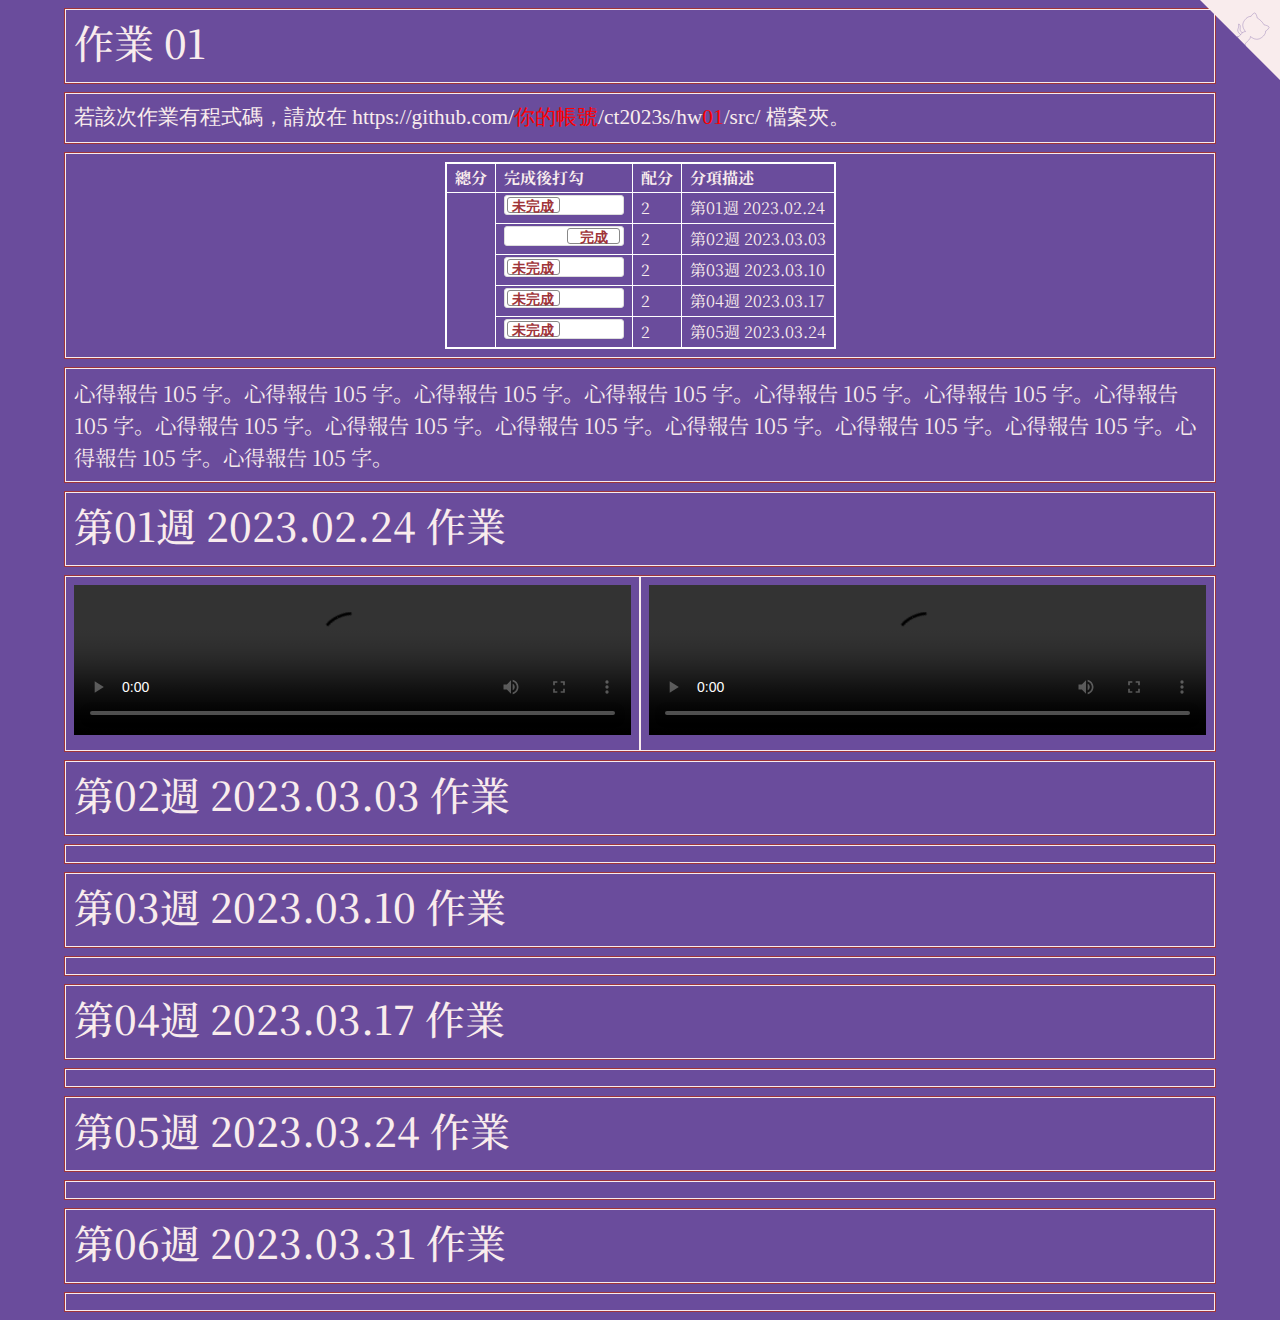
==== hw01/index.html @ 8b013c96 "Add files via upload" ====
<!doctype html>
<html lang="zh-Hant-TW">
<head>
<!-- Required meta tags -->
<meta charset="utf-8">
<meta name="viewport" content="width=device-width, initial-scale=1">

<!-- D3, jquery -->
<script src="https://d3js.org/d3.v3.min.js" charset="utf-8"></script>
<script src="https://code.jquery.com/jquery-3.6.0.min.js" charset="utf-8"></script>

<!-- Bootstrap CSS -->
<link href="https://cdn.jsdelivr.net/npm/bootstrap@5.1.1/dist/css/bootstrap.min.css" rel="stylesheet">
<script src="https://cdn.jsdelivr.net/npm/bootstrap@5.1.1/dist/js/bootstrap.bundle.min.js"></script>

<title>作品集 Portfolio</title>
<style type="text/css">
  @import url('https://fonts.googleapis.com/css2?family=Noto+Serif+JP:wght@200&display=swap');

  table {
  border-collapse: collapse;
  border: 2px solid white; /* rgba(217,140,144,1) */
  font-size:  12pt;
  margin-left: auto;
  margin-right: auto;
  }

  td,
  th {
  border: 1px solid white;
  padding: 2px 8px;
  }

  .flipswitch
  {
      position: relative;
      background: white;
      width: 120px;
      height: 20px;
      -webkit-appearance: initial;
      border-radius: 3px;
      -webkit-tap-highlight-color: rgba(0, 0, 0, 0);
      outline:none;
      font-size: 14px;
      font-family: Trebuchet, Arial, sans-serif;
      font-weight: bold;
      cursor:pointer;
      border:1px solid #ddd;
  }
  .flipswitch:after
  {
      position:absolute;
      top:5%;
      display:block; 
      line-height:16px;
      width:45%;
      height:90%;
      background:#fff;
      box-sizing:border-box;
      text-align:center;
      transition: all 0.3s ease-in 0s; 
      color:rgba(159,53,58,1);
      border:#888 1px solid;
      border-radius:3px;
  }
  .flipswitch:after
  {
      left:2%;
      content: "未完成";
  }
  .flipswitch:checked:after
  {
      left:53%;
      content: "完成";
  }

  body {
    background-color: rgb(106, 76, 156); /* #6A4C9C */
    color: rgb(106, 76, 156);
    font-family: 'Noto Serif JP', serif;
  }

  .container-fluid {
    width:  90%;
  }

  .hw12 {
    border: 1px solid rgb(159, 53, 58);
    margin-top: 8px;
    margin-bottom: 8px;
  }

  .twenty {
    border: 1px solid #f9eced;
    color: #f9eced;
    padding: 8px;
    font-size: 16pt;
  }

  .twenty:hover {
      box-shadow: 0 0 5px 3px #f9eced;
      color: cyan; 
      text-shadow: 0 0 6px #FFFFFF, 0 0 6px #000000;
  }

  @font-face {
    font-family:'cjkFonts';
    src: url(cjkFonts_allseto_v1.11.woff2) format('woff2');
    /* https://cloudconvert.com/ttf-to-woff2 */
  }
  
  .cjkFonts {
    font-family: 'cjkFonts';
  }

  .github-corner:hover 
  .octo-arm {
    animation: octocat-wave 560ms ease-in-out
  }
  @keyframes octocat-wave {
    0%,100% {
      transform:rotate(0)
    }
    20%,60% {
      transform:rotate(-25deg)
    }
    40%,80% {
      transform:rotate(10deg)
    }
  }
  @media (max-width:500px) {
    .github-corner:hover 
    .octo-arm {
      animation:none
    }

    .github-corner 
    .octo-arm {
      animation: octocat-wave 560ms ease-in-out
    }
  }

  /* 波浪 */
  a {
    color:yellow;
    text-decoration: none; 
    background: url("data:image/svg+xml,%3Csvg xmlns='http://www.w3.org/2000/svg' viewBox='0 0 20 4'%3E%3Cpath fill='none' stroke='%23fff' d='M0 3.5c5 0 5-3 10-3s5 3 10 3 5-3 10-3 5 3 10 3'/%3E%3C/svg%3E") repeat-x 0 100%; 
    background-size:20px auto; 
    animation: waveMove 1s infinite linear;
  }

  a:hover {
    color:#f30;
    text-decoration: none;
    background: none;
    animation: none;
    text-decoration: underline;
    padding:2px 0;
  }
  @keyframes waveMove {
    from { background-position:0 100%; }
    to { background-position:20px 100%; }
  }
  /* 波浪 */
</style>
</head>
<body>
<!-- https://alexlenail.me/NN-SVG/about.html -->
<a href="https://github.com/你的帳號/ct2023s/" class="github-corner" aria-label="View source on Github">
  <svg width="80" height="80" viewBox="0 0 250 250" style="fill:#f9eced; color:#fff; position: absolute; top: 0; border: 0; right: 0;" aria-hidden="true">
    <path d="M0,0 L115,115 L130,115 L142,142 L250,250 L250,0 Z"></path>
    <path d="M128.3,109.0 C113.8,99.7 119.0,89.6 119.0,89.6 C122.0,82.7 120.5,78.6 120.5,78.6 C119.2,72.0 123.4,76.3 123.4,76.3 C127.3,80.9 125.5,87.3 125.5,87.3 C122.9,97.6 130.6,101.9 134.4,103.2" fill="#f9eced" stroke="#6A4C9C" style="transform-origin: 130px 106px;" class="octo-arm"></path>
    <path d="M115.0,115.0 C114.9,115.1 118.7,116.5 119.8,115.4 L133.7,101.6 C136.9,99.2 139.9,98.4 142.2,98.6 C133.8,88.0 127.5,74.4 143.8,58.0 C148.5,53.4 154.0,51.2 159.7,51.0 C160.3,49.4 163.2,43.6 171.4,40.1 C171.4,40.1 176.1,42.5 178.8,56.2 C183.1,58.6 187.2,61.8 190.9,65.4 C194.5,69.0 197.7,73.2 200.1,77.6 C213.8,80.2 216.3,84.9 216.3,84.9 C212.7,93.1 206.9,96.0 205.4,96.6 C205.1,102.4 203.0,107.8 198.3,112.5 C181.9,128.9 168.3,122.5 157.7,114.1 C157.9,116.9 156.7,120.9 152.7,124.9 L141.0,136.5 C139.8,137.7 141.6,141.9 141.8,141.8 Z" fill="#f9eced" stroke="#6A4C9C" class="octo-body"></path>
  </svg>
</a>


<div class="container-fluid">

  <!-- ------------------------------------------------>
  <div class="row hw12">
    <div class="col-md-12 twenty">
      <h1>作業 01</h1>
    </div>
  </div>

  <!-- ------------------------------------------------>
  <div class="row hw12">
    <div class="col-md-12 twenty cjkFonts">
      若該次作業有程式碼，請放在 https://github.com/<span style="color:red;">你的帳號</span>/ct2023s/hw<span style="color:red;">01</span>/src/ 檔案夾。
    </div>
  </div>

  <!-- ------------------------------------------------>
  <div class="row hw12">
    <div class="col-md-12 twenty">
      <table>
        <tr>
          <th>總分</th>
          <th>完成後打勾</th>
          <th>配分</th>
          <th>分項描述</th>
        </tr>
        <tr>
          <td rowspan="7" id="myTotal"></td>
          <td><input type="checkbox" class="flipswitch" id="myCheckbox1"></td>
          <td id='m1'>2</td>
          <td>第01週 2023.02.24</td>
        </tr>
        <tr>
          <td><input type="checkbox" class="flipswitch" id="myCheckbox2" checked></td>
          <td id='m2'>2</td>
          <td>第02週 2023.03.03</td>
        </tr>
        <tr>
          <td><input type="checkbox" class="flipswitch" id="myCheckbox3"></td>
          <td id='m3'>2</td>
          <td>第03週 2023.03.10</td>
        </tr>
        <tr>
          <td><input type="checkbox" class="flipswitch" id="myCheckbox4"></td>
          <td id='m4'>2</td>
          <td>第04週 2023.03.17</td>
        </tr>
        <tr>
          <td><input type="checkbox" class="flipswitch" id="myCheckbox5"></td>
          <td id='m5'>2</td>
          <td>第05週 2023.03.24</td>
        </tr>
      </table>
    </div>
  </div>

  <!-- ------------------------------------------------>
  <div class="row hw12">
    <div class="col-md-12 twenty">
      心得報告 105 字。心得報告 105 字。心得報告 105 字。心得報告 105 字。心得報告 105 字。心得報告 105 字。心得報告 105 字。心得報告 105 字。心得報告 105 字。心得報告 105 字。心得報告 105 字。心得報告 105 字。心得報告 105 字。心得報告 105 字。心得報告 105 字。
    </div>
  </div>

  <!-- ------------------------------------------------>
  <div class="row hw12">
    <div class="col-md-12 twenty">
      <h1>第01週 2023.02.24 作業</h1>
    </div>
  </div>

  <!-- ------------------------------------------------>
  <div class="row hw12">
    <div class="col-md-6 twenty">
      <video id="video1" style="width:100%;max-width:100%;" controls="">
        <source src="https://www.w3schools.com/html/mov_bbb.mp4" type="video/mp4">
      </video>
    </div>
    <div class="col-md-6 twenty">
      <video id="video1" style="width:100%;max-width:100%;" controls="">
        <source src="https://www.w3schools.com/html/mov_bbb.mp4" type="video/mp4">
      </video>
    </div>
  </div>


  <!-- ------------------------------------------------>
  <div class="row hw12">
    <div class="col-md-12 twenty">
      <h1>第02週 2023.03.03 作業</h1>
    </div>
  </div>

  <!-- ------------------------------------------------>
  <div class="row hw12">
    <div class="col-md-12 twenty">
      
    </div>
  </div>



  <!-- ------------------------------------------------>
  <div class="row hw12">
    <div class="col-md-12 twenty">
      <h1>第03週 2023.03.10 作業</h1>
    </div>
  </div>

  <!-- ------------------------------------------------>
  <div class="row hw12">
    <div class="col-md-12 twenty">
      
    </div>
  </div>



  <!-- ------------------------------------------------>
  <div class="row hw12">
    <div class="col-md-12 twenty">
      <h1>第04週 2023.03.17 作業</h1>
    </div>
  </div>

  <!-- ------------------------------------------------>
  <div class="row hw12">
    <div class="col-md-12 twenty">
      
    </div>
  </div>



  <!-- ------------------------------------------------>
  <div class="row hw12">
    <div class="col-md-12 twenty">
      <h1>第05週 2023.03.24 作業</h1>
    </div>
  </div>

  <!-- ------------------------------------------------>
  <div class="row hw12">
    <div class="col-md-12 twenty">
      
    </div>
  </div>



  <!-- ------------------------------------------------>
  <div class="row hw12">
    <div class="col-md-12 twenty">
      <h1>第06週 2023.03.31 作業</h1>
    </div>
  </div>

  <!-- ------------------------------------------------>
  <div class="row hw12">
    <div class="col-md-12 twenty">
      
    </div>
  </div>


  <!-- ------------------------------------------------>

  <!-- ------------------------------------------------>


<script>
  $(function() {
    var f = function() {
      $(this).next().text($(this).is(':checked') ? '做完' : '未做完');
    };
    $('input').change(f).trigger('change');
  });

  d3.select("#myCheckbox1").on("change",update);
  d3.select("#myCheckbox2").on("change",update);
  d3.select("#myCheckbox3").on("change",update);
  d3.select("#myCheckbox4").on("change",update);
  d3.select("#myCheckbox5").on("change",update);
  d3.select("#myCheckbox6").on("change",update);
  d3.select("#myCheckbox7").on("change",update);

  update();
  
  function update(){

    var score = 0;

    if (d3.select("#myCheckbox1").property("checked")){
      score += parseInt(d3.select('#m1').html());
    }

    if (d3.select("#myCheckbox2").property("checked")){
      score += parseInt(d3.select('#m2').html());   
    }

    if (d3.select("#myCheckbox3").property("checked")){
      score += parseInt(d3.select('#m3').html());   
    }

    if (d3.select("#myCheckbox4").property("checked")){
      score += parseInt(d3.select('#m4').html());   
    }

    if (d3.select("#myCheckbox5").property("checked")){
      score += parseInt(d3.select('#m5').html());   
    }


    d3.select("#myTotal").html(score);    
  }
</script>

</body>
</html>
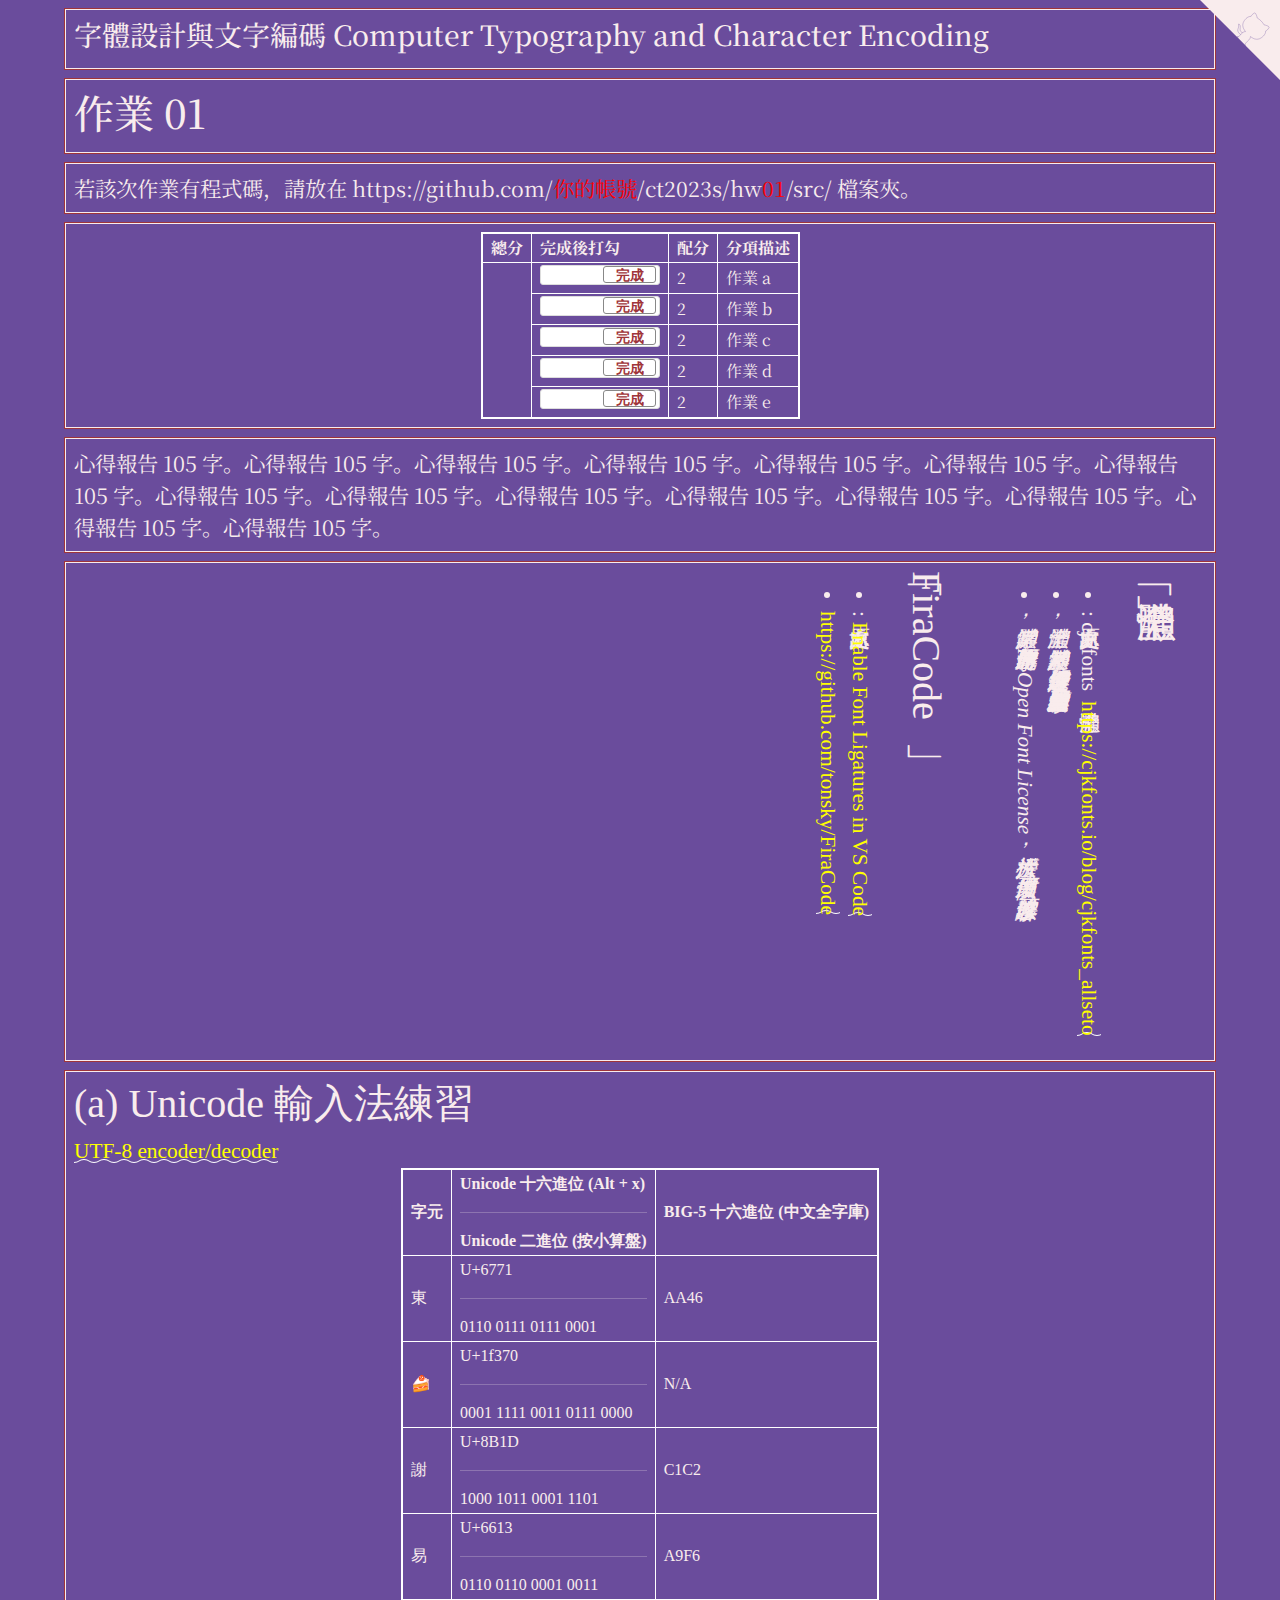
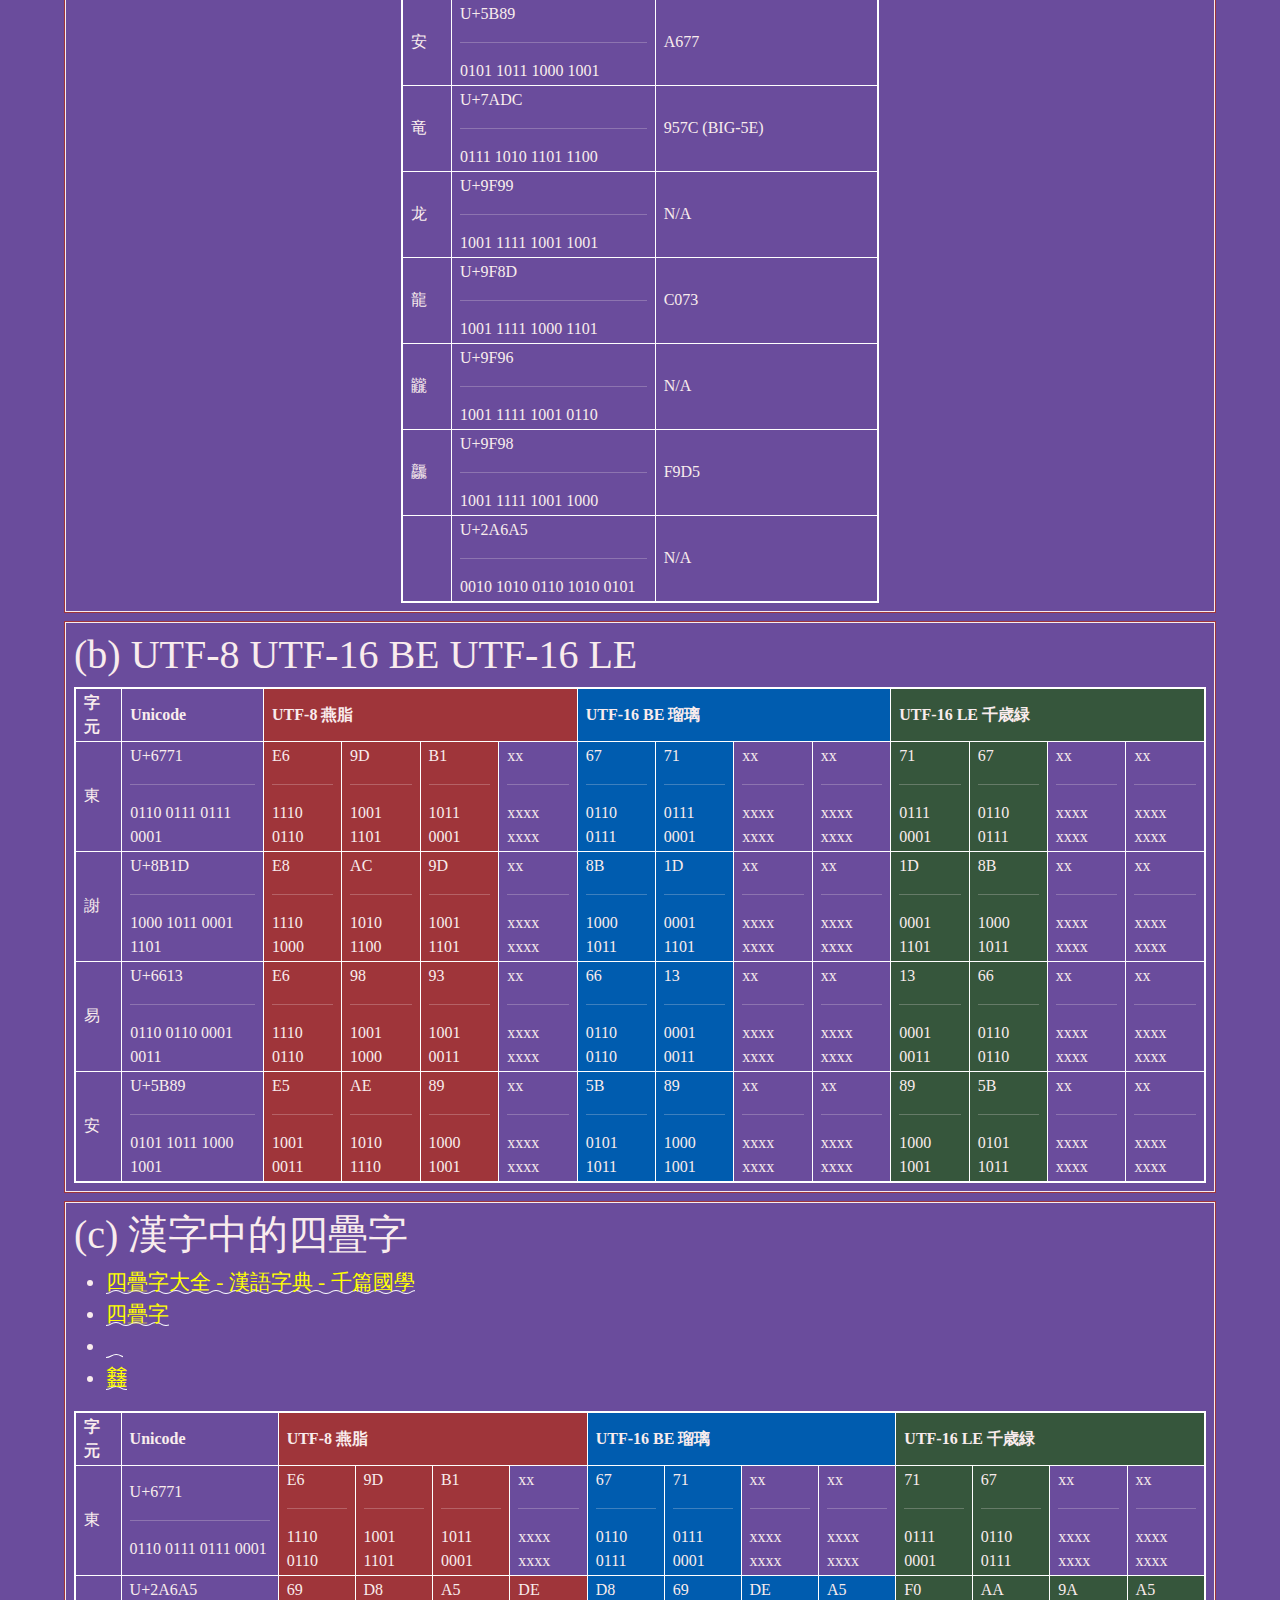
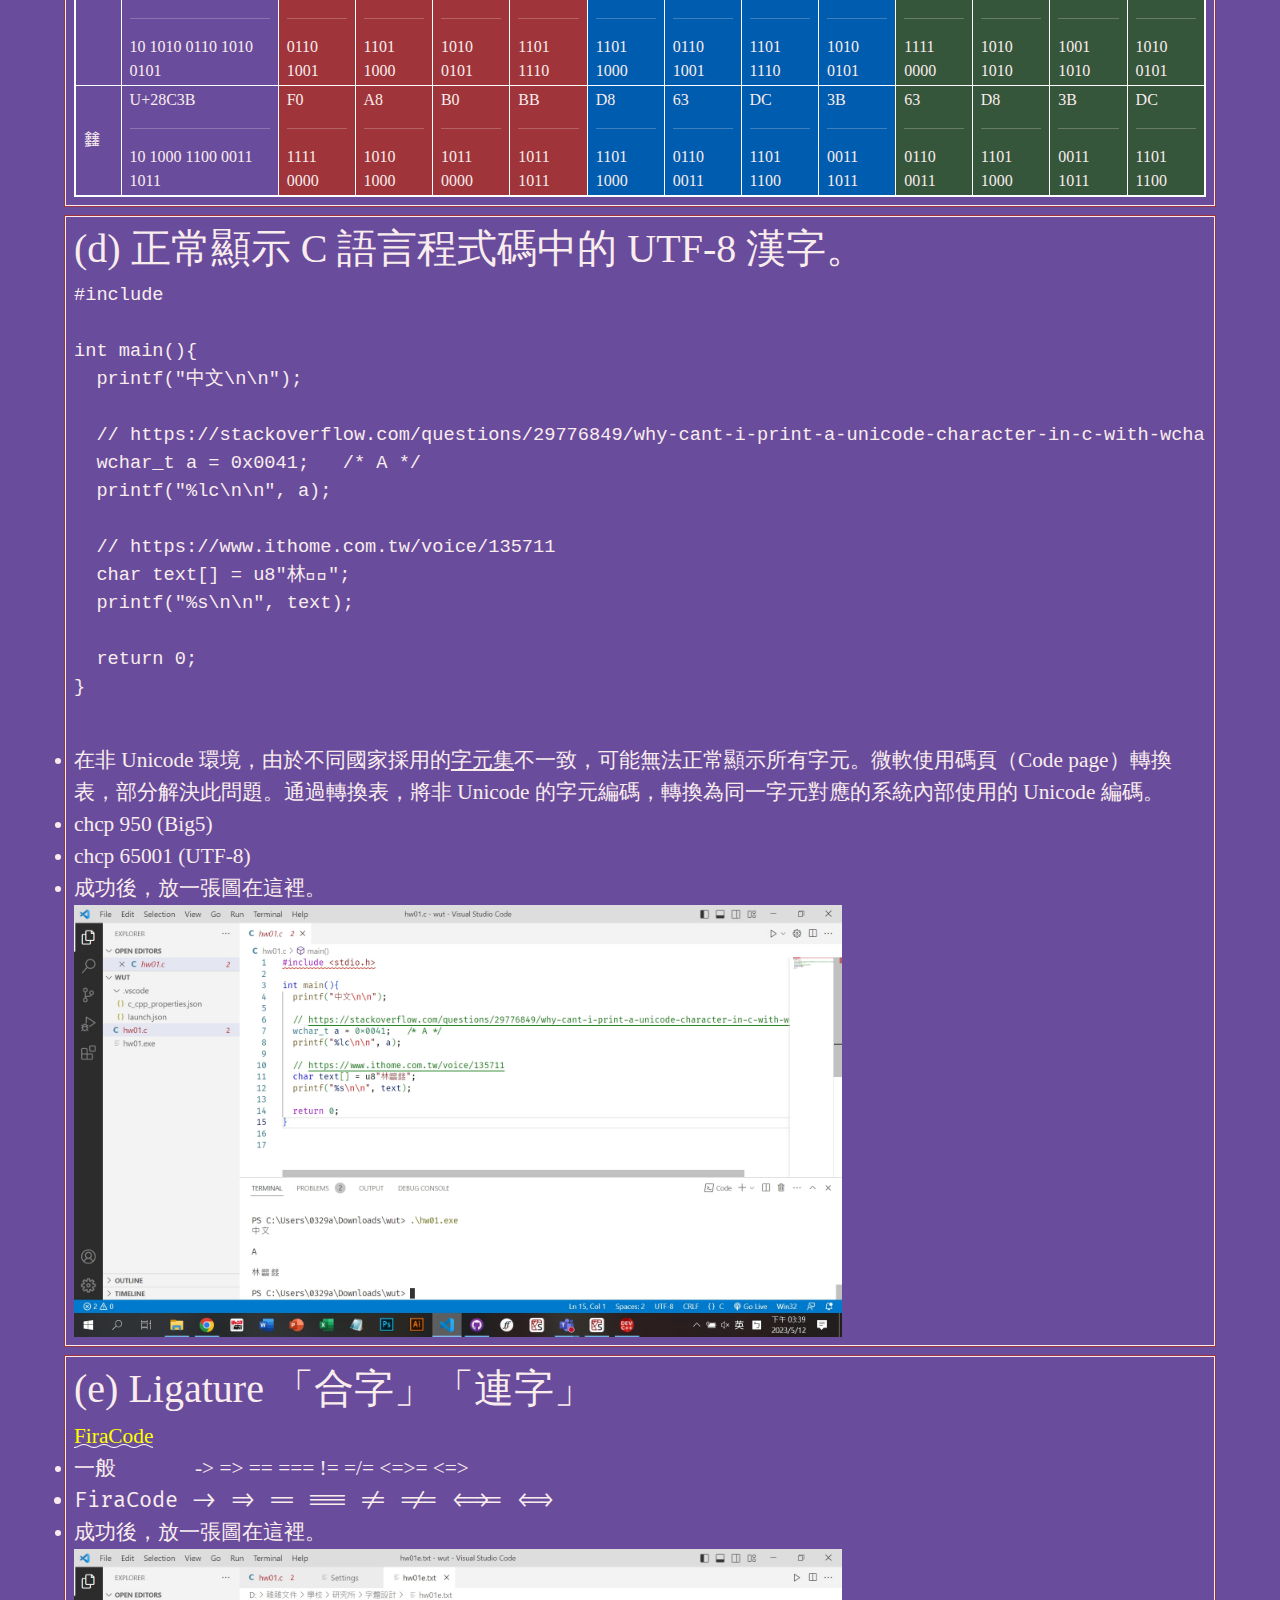
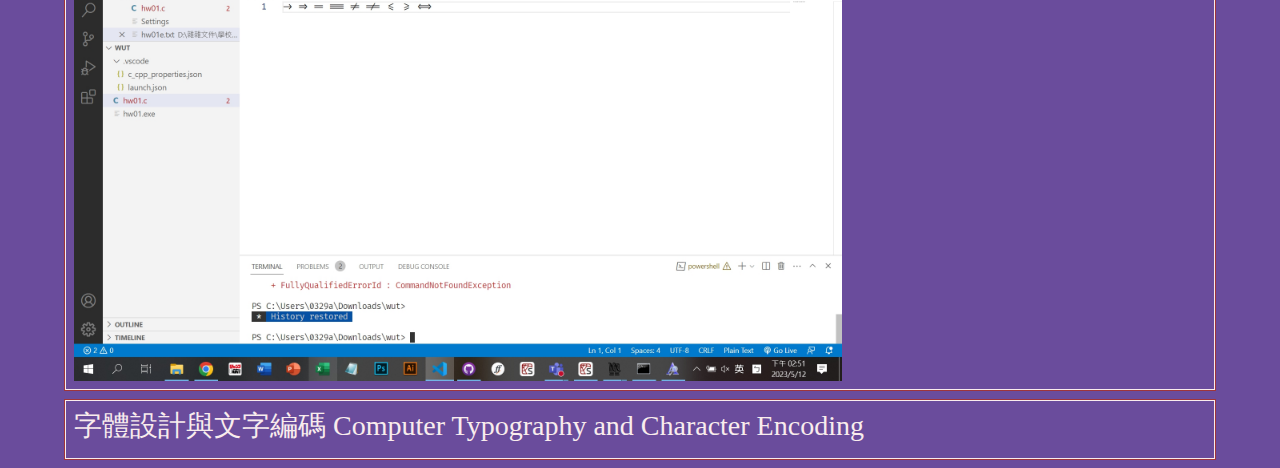
==== commit 6ddca394: "0513" ====
--- a/hw01/index.html
+++ b/hw01/index.html
@@ -1,38 +1,41 @@
 <!doctype html>
 <html lang="zh-Hant-TW">
+
 <head>
-<!-- Required meta tags -->
-<meta charset="utf-8">
-<meta name="viewport" content="width=device-width, initial-scale=1">
-
-<!-- D3, jquery -->
-<script src="https://d3js.org/d3.v3.min.js" charset="utf-8"></script>
-<script src="https://code.jquery.com/jquery-3.6.0.min.js" charset="utf-8"></script>
-
-<!-- Bootstrap CSS -->
-<link href="https://cdn.jsdelivr.net/npm/bootstrap@5.1.1/dist/css/bootstrap.min.css" rel="stylesheet">
-<script src="https://cdn.jsdelivr.net/npm/bootstrap@5.1.1/dist/js/bootstrap.bundle.min.js"></script>
-
-<title>作品集 Portfolio</title>
-<style type="text/css">
-  @import url('https://fonts.googleapis.com/css2?family=Noto+Serif+JP:wght@200&display=swap');
-
-  table {
-  border-collapse: collapse;
-  border: 2px solid white; /* rgba(217,140,144,1) */
-  font-size:  12pt;
-  margin-left: auto;
-  margin-right: auto;
-  }
-
-  td,
-  th {
-  border: 1px solid white;
-  padding: 2px 8px;
-  }
-
-  .flipswitch
-  {
+  <!-- Required meta tags -->
+  <meta charset="utf-8">
+  <meta name="viewport" content="width=device-width, initial-scale=1">
+
+  <!-- D3, jquery -->
+  <script src="https://d3js.org/d3.v3.min.js" charset="utf-8"></script>
+  <script src="https://code.jquery.com/jquery-3.6.0.min.js" charset="utf-8"></script>
+
+  <!-- Bootstrap CSS -->
+  <link href="https://cdn.jsdelivr.net/npm/bootstrap@5.1.1/dist/css/bootstrap.min.css" rel="stylesheet">
+  <script src="https://cdn.jsdelivr.net/npm/bootstrap@5.1.1/dist/js/bootstrap.bundle.min.js"></script>
+
+  <title>作品集 Portfolio</title>
+  <!-- https://alexlenail.me/NN-SVG/about.html -->
+  <link rel="icon" href="../hw00/favicon.svg" />
+  <style type="text/css">
+    @import url('https://fonts.googleapis.com/css2?family=Noto+Serif+JP:wght@200&display=swap');
+
+    table {
+      border-collapse: collapse;
+      border: 2px solid white;
+      /* rgba(217,140,144,1) */
+      font-size: 12pt;
+      margin-left: auto;
+      margin-right: auto;
+    }
+
+    td,
+    th {
+      border: 1px solid white;
+      padding: 2px 8px;
+    }
+
+    .flipswitch {
       position: relative;
       background: white;
       width: 120px;
@@ -40,212 +43,273 @@
       -webkit-appearance: initial;
       border-radius: 3px;
       -webkit-tap-highlight-color: rgba(0, 0, 0, 0);
-      outline:none;
+      outline: none;
       font-size: 14px;
       font-family: Trebuchet, Arial, sans-serif;
       font-weight: bold;
-      cursor:pointer;
-      border:1px solid #ddd;
-  }
-  .flipswitch:after
-  {
-      position:absolute;
-      top:5%;
-      display:block; 
-      line-height:16px;
-      width:45%;
-      height:90%;
-      background:#fff;
-      box-sizing:border-box;
-      text-align:center;
-      transition: all 0.3s ease-in 0s; 
-      color:rgba(159,53,58,1);
-      border:#888 1px solid;
-      border-radius:3px;
-  }
-  .flipswitch:after
-  {
-      left:2%;
+      cursor: pointer;
+      border: 1px solid #ddd;
+    }
+
+    .flipswitch:after {
+      position: absolute;
+      top: 5%;
+      display: block;
+      line-height: 16px;
+      width: 45%;
+      height: 90%;
+      background: #fff;
+      box-sizing: border-box;
+      text-align: center;
+      transition: all 0.3s ease-in 0s;
+      color: rgba(159, 53, 58, 1);
+      border: #888 1px solid;
+      border-radius: 3px;
+    }
+
+    .flipswitch:after {
+      left: 2%;
       content: "未完成";
-  }
-  .flipswitch:checked:after
-  {
-      left:53%;
+    }
+
+    .flipswitch:checked:after {
+      left: 53%;
       content: "完成";
-  }
-
-  body {
-    background-color: rgb(106, 76, 156); /* #6A4C9C */
-    color: rgb(106, 76, 156);
-    font-family: 'Noto Serif JP', serif;
-  }
-
-  .container-fluid {
-    width:  90%;
-  }
-
-  .hw12 {
-    border: 1px solid rgb(159, 53, 58);
-    margin-top: 8px;
-    margin-bottom: 8px;
-  }
-
-  .twenty {
-    border: 1px solid #f9eced;
-    color: #f9eced;
-    padding: 8px;
-    font-size: 16pt;
-  }
-
-  .twenty:hover {
+    }
+
+    body {
+      background-color: rgb(106, 76, 156);
+      /* #6A4C9C */
+      color: rgb(106, 76, 156);
+      font-family: 'Noto Serif JP', serif;
+    }
+
+    .container-fluid {
+      width: 90%;
+    }
+
+    .hw12 {
+      border: 1px solid rgb(159, 53, 58);
+      margin-top: 8px;
+      margin-bottom: 8px;
+    }
+
+    .twenty {
+      border: 1px solid #f9eced;
+      color: #f9eced;
+      padding: 8px;
+      font-size: 16pt;
+    }
+
+    .twenty:hover {
       box-shadow: 0 0 5px 3px #f9eced;
-      color: cyan; 
+      color: cyan;
       text-shadow: 0 0 6px #FFFFFF, 0 0 6px #000000;
-  }
-
-  @font-face {
-    font-family:'cjkFonts';
-    src: url(cjkFonts_allseto_v1.11.woff2) format('woff2');
-    /* https://cloudconvert.com/ttf-to-woff2 */
-  }
-  
-  .cjkFonts {
-    font-family: 'cjkFonts';
-  }
-
-  .github-corner:hover 
-  .octo-arm {
-    animation: octocat-wave 560ms ease-in-out
-  }
-  @keyframes octocat-wave {
-    0%,100% {
-      transform:rotate(0)
-    }
-    20%,60% {
-      transform:rotate(-25deg)
-    }
-    40%,80% {
-      transform:rotate(10deg)
-    }
-  }
-  @media (max-width:500px) {
-    .github-corner:hover 
-    .octo-arm {
-      animation:none
-    }
-
-    .github-corner 
-    .octo-arm {
+    }
+
+    @font-face {
+      font-family: 'cjkFonts';
+      src: url(cjkFonts_allseto_v1.11.woff2) format('woff2');
+      /* https://cloudconvert.com/ttf-to-woff2 */
+    }
+
+    @font-face {
+      font-family: 'FiraCode-Regular';
+      src: url(FiraCode-Regular.woff2) format('woff2');
+      /* https://worldofzero.com/posts/enable-font-ligatures-vscode/ */
+    }
+
+    .cjkFonts {
+      font-family: 'cjkFonts';
+      writing-mode: vertical-rl;
+    }
+
+    .cjkFontsH {
+      font-family: 'cjkFonts';
+    }
+
+    .FiraCode {
+      font-family: 'FiraCode-Regular';
+    }
+
+    .github-corner:hover .octo-arm {
       animation: octocat-wave 560ms ease-in-out
     }
-  }
-
-  /* 波浪 */
-  a {
-    color:yellow;
-    text-decoration: none; 
-    background: url("data:image/svg+xml,%3Csvg xmlns='http://www.w3.org/2000/svg' viewBox='0 0 20 4'%3E%3Cpath fill='none' stroke='%23fff' d='M0 3.5c5 0 5-3 10-3s5 3 10 3 5-3 10-3 5 3 10 3'/%3E%3C/svg%3E") repeat-x 0 100%; 
-    background-size:20px auto; 
-    animation: waveMove 1s infinite linear;
-  }
-
-  a:hover {
-    color:#f30;
-    text-decoration: none;
-    background: none;
-    animation: none;
-    text-decoration: underline;
-    padding:2px 0;
-  }
-  @keyframes waveMove {
-    from { background-position:0 100%; }
-    to { background-position:20px 100%; }
-  }
-  /* 波浪 */
-</style>
+
+    @keyframes octocat-wave {
+
+      0%,
+      100% {
+        transform: rotate(0)
+      }
+
+      20%,
+      60% {
+        transform: rotate(-25deg)
+      }
+
+      40%,
+      80% {
+        transform: rotate(10deg)
+      }
+    }
+
+    @media (max-width:500px) {
+      .github-corner:hover .octo-arm {
+        animation: none
+      }
+
+      .github-corner .octo-arm {
+        animation: octocat-wave 560ms ease-in-out
+      }
+    }
+
+    /* 波浪 */
+    a {
+      color: yellow;
+      text-decoration: none;
+      background: url("data:image/svg+xml,%3Csvg xmlns='http://www.w3.org/2000/svg' viewBox='0 0 20 4'%3E%3Cpath fill='none' stroke='%23fff' d='M0 3.5c5 0 5-3 10-3s5 3 10 3 5-3 10-3 5 3 10 3'/%3E%3C/svg%3E") repeat-x 0 100%;
+      background-size: 20px auto;
+      animation: waveMove 1s infinite linear;
+    }
+
+    a:hover {
+      color: #f30;
+      text-decoration: none;
+      background: none;
+      animation: none;
+      text-decoration: underline;
+      padding: 2px 0;
+    }
+
+    @keyframes waveMove {
+      from {
+        background-position: 0 100%;
+      }
+
+      to {
+        background-position: 20px 100%;
+      }
+    }
+
+    /* 波浪 */
+  </style>
 </head>
+
 <body>
-<!-- https://alexlenail.me/NN-SVG/about.html -->
-<a href="https://github.com/你的帳號/ct2023s/" class="github-corner" aria-label="View source on Github">
-  <svg width="80" height="80" viewBox="0 0 250 250" style="fill:#f9eced; color:#fff; position: absolute; top: 0; border: 0; right: 0;" aria-hidden="true">
-    <path d="M0,0 L115,115 L130,115 L142,142 L250,250 L250,0 Z"></path>
-    <path d="M128.3,109.0 C113.8,99.7 119.0,89.6 119.0,89.6 C122.0,82.7 120.5,78.6 120.5,78.6 C119.2,72.0 123.4,76.3 123.4,76.3 C127.3,80.9 125.5,87.3 125.5,87.3 C122.9,97.6 130.6,101.9 134.4,103.2" fill="#f9eced" stroke="#6A4C9C" style="transform-origin: 130px 106px;" class="octo-arm"></path>
-    <path d="M115.0,115.0 C114.9,115.1 118.7,116.5 119.8,115.4 L133.7,101.6 C136.9,99.2 139.9,98.4 142.2,98.6 C133.8,88.0 127.5,74.4 143.8,58.0 C148.5,53.4 154.0,51.2 159.7,51.0 C160.3,49.4 163.2,43.6 171.4,40.1 C171.4,40.1 176.1,42.5 178.8,56.2 C183.1,58.6 187.2,61.8 190.9,65.4 C194.5,69.0 197.7,73.2 200.1,77.6 C213.8,80.2 216.3,84.9 216.3,84.9 C212.7,93.1 206.9,96.0 205.4,96.6 C205.1,102.4 203.0,107.8 198.3,112.5 C181.9,128.9 168.3,122.5 157.7,114.1 C157.9,116.9 156.7,120.9 152.7,124.9 L141.0,136.5 C139.8,137.7 141.6,141.9 141.8,141.8 Z" fill="#f9eced" stroke="#6A4C9C" class="octo-body"></path>
-  </svg>
-</a>
-
-
-<div class="container-fluid">
-
-  <!-- ------------------------------------------------>
-  <div class="row hw12">
-    <div class="col-md-12 twenty">
-      <h1>作業 01</h1>
-    </div>
-  </div>
-
-  <!-- ------------------------------------------------>
-  <div class="row hw12">
-    <div class="col-md-12 twenty cjkFonts">
-      若該次作業有程式碼，請放在 https://github.com/<span style="color:red;">你的帳號</span>/ct2023s/hw<span style="color:red;">01</span>/src/ 檔案夾。
-    </div>
-  </div>
-
-  <!-- ------------------------------------------------>
-  <div class="row hw12">
-    <div class="col-md-12 twenty">
-      <table>
-        <tr>
-          <th>總分</th>
-          <th>完成後打勾</th>
-          <th>配分</th>
-          <th>分項描述</th>
-        </tr>
-        <tr>
-          <td rowspan="7" id="myTotal"></td>
-          <td><input type="checkbox" class="flipswitch" id="myCheckbox1"></td>
-          <td id='m1'>2</td>
-          <td>第01週 2023.02.24</td>
-        </tr>
-        <tr>
-          <td><input type="checkbox" class="flipswitch" id="myCheckbox2" checked></td>
-          <td id='m2'>2</td>
-          <td>第02週 2023.03.03</td>
-        </tr>
-        <tr>
-          <td><input type="checkbox" class="flipswitch" id="myCheckbox3"></td>
-          <td id='m3'>2</td>
-          <td>第03週 2023.03.10</td>
-        </tr>
-        <tr>
-          <td><input type="checkbox" class="flipswitch" id="myCheckbox4"></td>
-          <td id='m4'>2</td>
-          <td>第04週 2023.03.17</td>
-        </tr>
-        <tr>
-          <td><input type="checkbox" class="flipswitch" id="myCheckbox5"></td>
-          <td id='m5'>2</td>
-          <td>第05週 2023.03.24</td>
-        </tr>
-      </table>
-    </div>
-  </div>
-
-  <!-- ------------------------------------------------>
-  <div class="row hw12">
-    <div class="col-md-12 twenty">
-      心得報告 105 字。心得報告 105 字。心得報告 105 字。心得報告 105 字。心得報告 105 字。心得報告 105 字。心得報告 105 字。心得報告 105 字。心得報告 105 字。心得報告 105 字。心得報告 105 字。心得報告 105 字。心得報告 105 字。心得報告 105 字。心得報告 105 字。
-    </div>
-  </div>
-
-  <!-- ------------------------------------------------>
-  <div class="row hw12">
-    <div class="col-md-12 twenty">
-      <h1>第01週 2023.02.24 作業</h1>
-    </div>
-  </div>
-
-  <!-- ------------------------------------------------>
+  <!-- https://alexlenail.me/NN-SVG/about.html -->
+  <a href="https://github.com/你的帳號/ct2023s/" class="github-corner" aria-label="View source on Github">
+    <svg width="80" height="80" viewBox="0 0 250 250"
+      style="fill:#f9eced; color:#fff; position: absolute; top: 0; border: 0; right: 0;" aria-hidden="true">
+      <path d="M0,0 L115,115 L130,115 L142,142 L250,250 L250,0 Z"></path>
+      <path
+        d="M128.3,109.0 C113.8,99.7 119.0,89.6 119.0,89.6 C122.0,82.7 120.5,78.6 120.5,78.6 C119.2,72.0 123.4,76.3 123.4,76.3 C127.3,80.9 125.5,87.3 125.5,87.3 C122.9,97.6 130.6,101.9 134.4,103.2"
+        fill="#f9eced" stroke="#6A4C9C" style="transform-origin: 130px 106px;" class="octo-arm"></path>
+      <path
+        d="M115.0,115.0 C114.9,115.1 118.7,116.5 119.8,115.4 L133.7,101.6 C136.9,99.2 139.9,98.4 142.2,98.6 C133.8,88.0 127.5,74.4 143.8,58.0 C148.5,53.4 154.0,51.2 159.7,51.0 C160.3,49.4 163.2,43.6 171.4,40.1 C171.4,40.1 176.1,42.5 178.8,56.2 C183.1,58.6 187.2,61.8 190.9,65.4 C194.5,69.0 197.7,73.2 200.1,77.6 C213.8,80.2 216.3,84.9 216.3,84.9 C212.7,93.1 206.9,96.0 205.4,96.6 C205.1,102.4 203.0,107.8 198.3,112.5 C181.9,128.9 168.3,122.5 157.7,114.1 C157.9,116.9 156.7,120.9 152.7,124.9 L141.0,136.5 C139.8,137.7 141.6,141.9 141.8,141.8 Z"
+        fill="#f9eced" stroke="#6A4C9C" class="octo-body"></path>
+    </svg>
+  </a>
+
+
+  <div class="container-fluid">
+
+    <!-- ------------------------------------------------>
+    <div class="row hw12">
+      <div class="col-md-12 twenty">
+        <h3>字體設計與文字編碼 Computer Typography and Character Encoding</h3>
+      </div>
+    </div>
+
+    <!-- ------------------------------------------------>
+    <div class="row hw12">
+      <div class="col-md-12 twenty">
+        <h1>作業 01</h1>
+      </div>
+    </div>
+
+    <!-- ------------------------------------------------>
+    <div class="row hw12">
+      <div class="col-md-12 twenty">
+        若該次作業有程式碼，請放在 https://github.com/<span style="color:red;">你的帳號</span>/ct2023s/hw<span
+          style="color:red;">01</span>/src/ 檔案夾。
+      </div>
+    </div>
+
+    <!-- ------------------------------------------------>
+    <div class="row hw12">
+      <div class="col-md-12 twenty">
+        <table>
+          <tr>
+            <th>總分</th>
+            <th>完成後打勾</th>
+            <th>配分</th>
+            <th>分項描述</th>
+          </tr>
+          <tr>
+            <td rowspan="7" id="myTotal"></td>
+            <td><input type="checkbox" class="flipswitch" id="myCheckbox1" checked></td>
+            <td id='m1'>2</td>
+            <td>作業 a</td>
+          </tr>
+          <tr>
+            <td><input type="checkbox" class="flipswitch" id="myCheckbox2" checked></td>
+            <td id='m2'>2</td>
+            <td>作業 b</td>
+          </tr>
+          <tr>
+            <td><input type="checkbox" class="flipswitch" id="myCheckbox3" checked></td>
+            <td id='m3'>2</td>
+            <td>作業 c</td>
+          </tr>
+          <tr>
+            <td><input type="checkbox" class="flipswitch" id="myCheckbox4" checked></td>
+            <td id='m4'>2</td>
+            <td>作業 d</td>
+          </tr>
+          <tr>
+            <td><input type="checkbox" class="flipswitch" id="myCheckbox5" checked></td>
+            <td id='m5'>2</td>
+            <td>作業 e</td>
+          </tr>
+        </table>
+      </div>
+    </div>
+
+    <!-- ------------------------------------------------>
+    <div class="row hw12">
+      <div class="col-md-12 twenty">
+        心得報告 105 字。心得報告 105 字。心得報告 105 字。心得報告 105 字。心得報告 105 字。心得報告 105 字。心得報告 105 字。心得報告 105 字。心得報告 105 字。心得報告 105
+        字。心得報告 105 字。心得報告 105 字。心得報告 105 字。心得報告 105 字。心得報告 105 字。
+      </div>
+    </div>
+
+    <!-- ------------------------------------------------>
+    <div class="row hw12">
+      <div class="col-md-12 twenty cjkFonts">
+        <h1> 「全瀨體」</h1>
+
+        <ul>
+          <li>原文出處: cjkfonts 全瀨體 <a href="https://cjkfonts.io/blog/cjkfonts_allseto" target="_blank">
+              https://cjkfonts.io/blog/cjkfonts_allseto</a></li>
+          <li><cite>全瀨體，基於瀨戶字體，透過深度學習智能造字，產生的字體數量是跟思源黑體相同。</cite></li>
+          <li><cite>瀨戶字體，原作者將此字體用 SIL Open Font License 授權方法，可以商業使用，可以容許修改字體。</cite></li>
+        </ul>
+
+        <h1> 「FiraCode」</h1>
+
+        <ul>
+          <li>原文出處: <a href="https://worldofzero.com/posts/enable-font-ligatures-vscode/" target="_blank"> Enable Font
+              Ligatures in VS Code </a></li>
+          <li><a href="https://github.com/tonsky/FiraCode" target="_blank">https://github.com/tonsky/FiraCode</a></li>
+        </ul>
+
+
+      </div>
+    </div>
+
+    <!-- ------------------------------------------------>
+    <!--
   <div class="row hw12">
     <div class="col-md-6 twenty">
       <video id="video1" style="width:100%;max-width:100%;" controls="">
@@ -258,138 +322,563 @@
       </video>
     </div>
   </div>
-
-
-  <!-- ------------------------------------------------>
-  <div class="row hw12">
-    <div class="col-md-12 twenty">
-      <h1>第02週 2023.03.03 作業</h1>
-    </div>
-  </div>
-
-  <!-- ------------------------------------------------>
-  <div class="row hw12">
-    <div class="col-md-12 twenty">
-      
-    </div>
-  </div>
-
-
-
-  <!-- ------------------------------------------------>
-  <div class="row hw12">
-    <div class="col-md-12 twenty">
-      <h1>第03週 2023.03.10 作業</h1>
-    </div>
-  </div>
-
-  <!-- ------------------------------------------------>
-  <div class="row hw12">
-    <div class="col-md-12 twenty">
-      
-    </div>
-  </div>
-
-
-
-  <!-- ------------------------------------------------>
-  <div class="row hw12">
-    <div class="col-md-12 twenty">
-      <h1>第04週 2023.03.17 作業</h1>
-    </div>
-  </div>
-
-  <!-- ------------------------------------------------>
-  <div class="row hw12">
-    <div class="col-md-12 twenty">
-      
-    </div>
-  </div>
-
-
-
-  <!-- ------------------------------------------------>
-  <div class="row hw12">
-    <div class="col-md-12 twenty">
-      <h1>第05週 2023.03.24 作業</h1>
-    </div>
-  </div>
-
-  <!-- ------------------------------------------------>
-  <div class="row hw12">
-    <div class="col-md-12 twenty">
-      
-    </div>
-  </div>
-
-
-
-  <!-- ------------------------------------------------>
-  <div class="row hw12">
-    <div class="col-md-12 twenty">
-      <h1>第06週 2023.03.31 作業</h1>
-    </div>
-  </div>
-
-  <!-- ------------------------------------------------>
-  <div class="row hw12">
-    <div class="col-md-12 twenty">
-      
-    </div>
-  </div>
-
-
-  <!-- ------------------------------------------------>
-
-  <!-- ------------------------------------------------>
-
-
-<script>
-  $(function() {
-    var f = function() {
-      $(this).next().text($(this).is(':checked') ? '做完' : '未做完');
-    };
-    $('input').change(f).trigger('change');
-  });
-
-  d3.select("#myCheckbox1").on("change",update);
-  d3.select("#myCheckbox2").on("change",update);
-  d3.select("#myCheckbox3").on("change",update);
-  d3.select("#myCheckbox4").on("change",update);
-  d3.select("#myCheckbox5").on("change",update);
-  d3.select("#myCheckbox6").on("change",update);
-  d3.select("#myCheckbox7").on("change",update);
-
-  update();
-  
-  function update(){
-
-    var score = 0;
-
-    if (d3.select("#myCheckbox1").property("checked")){
-      score += parseInt(d3.select('#m1').html());
-    }
-
-    if (d3.select("#myCheckbox2").property("checked")){
-      score += parseInt(d3.select('#m2').html());   
-    }
-
-    if (d3.select("#myCheckbox3").property("checked")){
-      score += parseInt(d3.select('#m3').html());   
-    }
-
-    if (d3.select("#myCheckbox4").property("checked")){
-      score += parseInt(d3.select('#m4').html());   
-    }
-
-    if (d3.select("#myCheckbox5").property("checked")){
-      score += parseInt(d3.select('#m5').html());   
-    }
-
-
-    d3.select("#myTotal").html(score);    
-  }
-</script>
+  -->
+
+
+    <!-- ------------------------------------------------>
+    <div class="row hw12">
+      <div class="col-md-12 twenty cjkFontsH">
+        <h1>(a) Unicode 輸入法練習 </h1>
+        <a href="https://mothereff.in/utf-8" target="_blank">UTF-8 encoder/decoder</a>
+        <table>
+          <tr>
+            <th>字元</th>
+            <th>Unicode 十六進位 (Alt + x)
+              <hr>Unicode 二進位 (按小算盤)
+            </th>
+            <th>BIG-5 十六進位 (中文全字庫)</th>
+          </tr>
+          <tr>
+            <td>東</td>
+            <td>U+6771
+              <hr>0110 0111 0111 0001
+            </td>
+            <td>AA46</td> <!-- BIG-5 十六進位 -->
+          </tr>
+          <tr>
+            <td>🍰</td>
+            <td>U+1f370
+              <hr>0001 1111 0011 0111 0000
+            </td> <!-- Unicode 二進位 -->
+            <td>N/A</td> <!-- BIG-5 十六進位 -->
+          </tr>
+          <tr>
+            <td>謝</td>
+            <td>U+8B1D
+              <hr>1000 1011 0001 1101
+            </td> <!-- Unicode 二進位 -->
+            <td>C1C2</td> <!-- BIG-5 十六進位 -->
+          </tr>
+          <tr>
+            <td>易</td>
+            <td>U+6613
+              <hr>0110 0110 0001 0011
+            </td> <!-- Unicode 二進位 -->
+            <td>A9F6</td> <!-- BIG-5 十六進位 -->
+          </tr>
+          <tr>
+            <td>安</td>
+            <td>U+5B89
+              <hr>0101 1011 1000 1001
+            </td> <!-- Unicode 二進位 -->
+            <td>A677</td> <!-- BIG-5 十六進位 -->
+          </tr>
+          <tr>
+            <td>竜</td>
+            <td>U+7ADC
+              <hr>0111 1010 1101 1100
+            </td> <!-- Unicode 二進位 -->
+            <td>957C (BIG-5E)</td> <!-- BIG-5 十六進位 -->
+          </tr>
+          <tr>
+            <td>龙</td>
+            <td>U+9F99
+              <hr>1001 1111 1001 1001
+            </td> <!-- Unicode 二進位 -->
+            <td>N/A</td> <!-- BIG-5 十六進位 -->
+          </tr>
+          <tr>
+            <td>龍</td>
+            <td>U+9F8D
+              <hr>1001 1111 1000 1101
+            </td> <!-- Unicode 二進位 -->
+            <td>C073</td> <!-- BIG-5 十六進位 -->
+          </tr>
+          <tr>
+            <td>龖</td>
+            <td>U+9F96
+              <hr>1001 1111 1001 0110
+            </td> <!-- Unicode 二進位 -->
+            <td>N/A</td> <!-- BIG-5 十六進位 -->
+          </tr>
+          <tr>
+            <td>龘</td>
+            <td>U+9F98
+              <hr>1001 1111 1001 1000
+            </td> <!-- Unicode 二進位 -->
+            <td>F9D5</td> <!-- BIG-5 十六進位 -->
+          </tr>
+          <tr>
+            <td>𪚥</td> <!-- 新細明體-ExtB -->
+            <td>U+2A6A5
+              <hr>0010 1010 0110 1010 0101
+            </td> <!-- Unicode 二進位 -->
+            <td>N/A</td> <!-- BIG-5 十六進位 -->
+          </tr>
+        </table>
+      </div>
+    </div>
+
+    <!-- ------------------------------------------------>
+    <div class="row hw12">
+      <div class="col-md-12 twenty cjkFontsH">
+        <h1>(b) UTF-8 UTF-16 BE UTF-16 LE</h1>
+
+        <table>
+          <tr>
+            <th>字元</th> <!-- 紺 https://nipponcolors.com/#kon --> <!-- 桔梗 https://nipponcolors.com/#kikyo -->
+            <th colspan="1">Unicode</th>
+            <th colspan="4" style="background-color:#9F353A;">UTF-8 燕脂</th> <!-- 燕脂 https://nipponcolors.com/#enji -->
+            <th colspan="4" style="background-color:#005CAF;">UTF-16 BE 瑠璃</th>
+            <!-- 瑠璃 https://nipponcolors.com/#ruri https://nipponcolors.com/#kon -->
+            <th colspan="4" style="background-color:#36563C;">UTF-16 LE 千歳緑</th>
+            <!-- 千歳緑 https://nipponcolors.com/#chitosemidori -->
+          </tr>
+          <tr>
+            <td>東</td>
+            <td>U+6771
+              <hr>0110 0111 0111 0001
+            </td>
+            <td style="background-color:#9F353A;">E6
+              <hr>1110 0110
+            </td> <!-- UTF-8 -->
+            <td style="background-color:#9F353A;">9D
+              <hr>1001 1101
+            </td>
+            <td style="background-color:#9F353A;">B1
+              <hr>1011 0001
+            </td>
+            <td>xx
+              <hr>xxxx xxxx
+            </td>
+            <td style="background-color:#005CAF;">67
+              <hr>0110 0111
+            </td> <!-- UTF-16 BE -->
+            <td style="background-color:#005CAF;">71
+              <hr>0111 0001
+            </td>
+            <td>xx
+              <hr>xxxx xxxx
+            </td>
+            <td>xx
+              <hr>xxxx xxxx
+            </td>
+            <td style="background-color:#36563C;">71
+              <hr>0111 0001
+            </td> <!-- UTF-16 LE -->
+            <td style="background-color:#36563C;">67
+              <hr>0110 0111
+            </td>
+            <td>xx
+              <hr>xxxx xxxx
+            </td>
+            <td>xx
+              <hr>xxxx xxxx
+            </td>
+          </tr>
+          <tr>
+            <td>謝</td>
+            <td>U+8B1D
+              <hr>1000 1011 0001 1101
+            </td>
+            <td style="background-color:#9F353A;">E8
+              <hr>1110 1000
+            </td> <!-- UTF-8 -->
+            <td style="background-color:#9F353A;">AC
+              <hr>1010 1100
+            </td>
+            <td style="background-color:#9F353A;">9D
+              <hr>1001 1101
+            </td>
+            <td>xx
+              <hr>xxxx xxxx
+            </td>
+            <td style="background-color:#005CAF;">8B
+              <hr>1000 1011
+            </td> <!-- UTF-16 BE -->
+            <td style="background-color:#005CAF;">1D
+              <hr>0001 1101
+            </td>
+            <td>xx
+              <hr>xxxx xxxx
+            </td>
+            <td>xx
+              <hr>xxxx xxxx
+            </td>
+            <td style="background-color:#36563C;">1D
+              <hr>0001 1101
+            </td> <!-- UTF-16 LE -->
+            <td style="background-color:#36563C;">8B
+              <hr>1000 1011
+            </td>
+            <td>xx
+              <hr>xxxx xxxx
+            </td>
+            <td>xx
+              <hr>xxxx xxxx
+            </td>
+          </tr>
+          <tr>
+            <td>易</td>
+            <td>U+6613
+              <hr>0110 0110 0001 0011
+            </td>
+            <td style="background-color:#9F353A;">E6
+              <hr>1110 0110
+            </td> <!-- UTF-8 -->
+            <td style="background-color:#9F353A;">98
+              <hr>1001 1000
+            </td>
+            <td style="background-color:#9F353A;">93
+              <hr>1001 0011
+            </td>
+            <td>xx
+              <hr>xxxx xxxx
+            </td>
+            <td style="background-color:#005CAF;">66
+              <hr>0110 0110
+            </td> <!-- UTF-16 BE -->
+            <td style="background-color:#005CAF;">13
+              <hr>0001 0011
+            </td>
+            <td>xx
+              <hr>xxxx xxxx
+            </td>
+            <td>xx
+              <hr>xxxx xxxx
+            </td>
+            <td style="background-color:#36563C;">13
+              <hr>0001 0011
+            </td> <!-- UTF-16 LE -->
+            <td style="background-color:#36563C;">66
+              <hr>0110 0110
+            </td>
+            <td>xx
+              <hr>xxxx xxxx
+            </td>
+            <td>xx
+              <hr>xxxx xxxx
+            </td>
+          </tr>
+          <tr>
+            <td>安</td>
+            <td>U+5B89
+              <hr>0101 1011 1000 1001
+            </td>
+            <td style="background-color:#9F353A;">E5
+              <hr>1001 0011
+            </td> <!-- UTF-8 -->
+            <td style="background-color:#9F353A;">AE
+              <hr>1010 1110
+            </td>
+            <td style="background-color:#9F353A;">89
+              <hr>1000 1001
+            </td>
+            <td>xx
+              <hr>xxxx xxxx
+            </td>
+            <td style="background-color:#005CAF;">5B
+              <hr>0101 1011
+            </td> <!-- UTF-16 BE -->
+            <td style="background-color:#005CAF;">89
+              <hr>1000 1001
+            </td>
+            <td>xx
+              <hr>xxxx xxxx
+            </td>
+            <td>xx
+              <hr>xxxx xxxx
+            </td>
+            <td style="background-color:#36563C;">89
+              <hr>1000 1001
+            </td> <!-- UTF-16 LE -->
+            <td style="background-color:#36563C;">5B
+              <hr>0101 1011
+            </td>
+            <td>xx
+              <hr>xxxx xxxx
+            </td>
+            <td>xx
+              <hr>xxxx xxxx
+            </td>
+          </tr>
+        </table>
+      </div>
+    </div>
+
+
+
+    <!-- ------------------------------------------------>
+    <div class="row hw12">
+      <div class="col-md-12 twenty cjkFontsH">
+        <h1>(c) 漢字中的四疊字</h1>
+        <!--
+      <ul>
+        <li><a href="" target="_blank"> </a></li>
+        <li><a href="" target="_blank"> </a></li>
+      </ul>
+      -->
+        <ul>
+          <!-- 四叠字大全 - 汉语字典 - 千篇国学 -->
+          <li><a href="https://zidian.qianp.com/sidiezi.html" target="_blank">四疊字大全 - 漢語字典 - 千篇國學</a></li>
+          <li><a href="https://zh.wikipedia.org/wiki/%E5%9B%9B%E5%8F%A0%E5%AD%97" target="_blank">四疊字</a></li>
+          <li><a href="https://www.compart.com/en/unicode/U+2A6A5" target="_blank">𪚥</a></li>
+          <li><a href="https://www.compart.com/en/unicode/U+28C3B" target="_blank">𨰻</a></li>
+        </ul>
+
+        <table>
+          <tr>
+            <th>字元</th> <!-- 紺 https://nipponcolors.com/#kon --> <!-- 桔梗 https://nipponcolors.com/#kikyo -->
+            <th colspan="1">Unicode</th>
+            <th colspan="4" style="background-color:#9F353A;">UTF-8 燕脂</th> <!-- 燕脂 https://nipponcolors.com/#enji -->
+            <th colspan="4" style="background-color:#005CAF;">UTF-16 BE 瑠璃</th>
+            <!-- 瑠璃 https://nipponcolors.com/#ruri https://nipponcolors.com/#kon -->
+            <th colspan="4" style="background-color:#36563C;">UTF-16 LE 千歳緑</th>
+            <!-- 千歳緑 https://nipponcolors.com/#chitosemidori -->
+          </tr>
+          <tr>
+            <td>東</td>
+            <td>U+6771
+              <hr>0110 0111 0111 0001
+            </td>
+            <td style="background-color:#9F353A;">E6
+              <hr>1110 0110
+            </td> <!-- UTF-8 -->
+            <td style="background-color:#9F353A;">9D
+              <hr>1001 1101
+            </td>
+            <td style="background-color:#9F353A;">B1
+              <hr>1011 0001
+            </td>
+            <td>xx
+              <hr>xxxx xxxx
+            </td>
+            <td style="background-color:#005CAF;">67
+              <hr>0110 0111
+            </td> <!-- UTF-16 BE -->
+            <td style="background-color:#005CAF;">71
+              <hr>0111 0001
+            </td>
+            <td>xx
+              <hr>xxxx xxxx
+            </td>
+            <td>xx
+              <hr>xxxx xxxx
+            </td>
+            <td style="background-color:#36563C;">71
+              <hr>0111 0001
+            </td> <!-- UTF-16 LE -->
+            <td style="background-color:#36563C;">67
+              <hr>0110 0111
+            </td>
+            <td>xx
+              <hr>xxxx xxxx
+            </td>
+            <td>xx
+              <hr>xxxx xxxx
+            </td>
+          </tr>
+          <tr>
+            <td>𪚥</td>
+            <td>U+2A6A5
+              <hr>10 1010 0110 1010 0101
+            </td>
+            <td style="background-color:#9F353A;">69
+              <hr>0110 1001
+            </td> <!-- UTF-8 -->
+            <td style="background-color:#9F353A;">D8
+              <hr>1101 1000
+            </td>
+            <td style="background-color:#9F353A;">A5
+              <hr>1010 0101
+            </td>
+            <td style="background-color:#9F353A;">DE
+              <hr>1101 1110
+            </td>
+
+            <td style="background-color:#005CAF;">D8
+              <hr>1101 1000
+            </td> <!-- UTF-16 BE -->
+            <td style="background-color:#005CAF;">69
+              <hr>0110 1001
+            </td>
+            <td style="background-color:#005CAF;">DE
+              <hr>1101 1110
+            </td>
+            <td style="background-color:#005CAF;">A5
+              <hr>1010 0101
+            </td>
+
+            <td style="background-color:#36563C;">F0
+              <hr>1111 0000
+            </td> <!-- UTF-16 LE -->
+            <td style="background-color:#36563C;">AA
+              <hr>1010 1010
+            </td>
+            <td style="background-color:#36563C;">9A
+              <hr>1001 1010
+            </td>
+            <td style="background-color:#36563C;">A5
+              <hr>1010 0101
+            </td>
+          </tr>
+          <tr>
+            <td>𨰻</td>
+            <td>U+28C3B
+              <hr>10 1000 1100 0011 1011
+            </td>
+            <td style="background-color:#9F353A;">F0
+              <hr>1111 0000
+            </td> <!-- UTF-8 -->
+            <td style="background-color:#9F353A;">A8
+              <hr>1010 1000
+            </td>
+            <td style="background-color:#9F353A;">B0
+              <hr>1011 0000
+            </td>
+            <td style="background-color:#9F353A;">BB
+              <hr>1011 1011
+            </td>
+
+            <td style="background-color:#005CAF;">D8
+              <hr>1101 1000
+            </td> <!-- UTF-16 BE -->
+            <td style="background-color:#005CAF;">63
+              <hr>0110 0011
+            </td>
+            <td style="background-color:#005CAF;">DC
+              <hr>1101 1100
+            </td>
+            <td style="background-color:#005CAF;">3B
+              <hr>0011 1011
+            </td>
+
+            <td style="background-color:#36563C;">63
+              <hr>0110 0011
+            </td> <!-- UTF-16 LE -->
+            <td style="background-color:#36563C;">D8
+              <hr>1101 1000
+            </td>
+            <td style="background-color:#36563C;">3B
+              <hr>0011 1011
+            </td>
+            <td style="background-color:#36563C;">DC
+              <hr>1101 1100
+            </td>
+        </table>
+
+      </div>
+    </div>
+
+    <!-- ------------------------------------------------>
+    <div class="row hw12">
+      <div class="col-md-12 twenty cjkFontsH">
+        <h1>(d) 正常顯示 C 語言程式碼中的 UTF-8 漢字。 </h1>
+        <pre>
+#include <stdio.h>
+
+int main(){
+  printf("中文\n\n");
+
+  // https://stackoverflow.com/questions/29776849/why-cant-i-print-a-unicode-character-in-c-with-wchar-t
+  wchar_t a = 0x0041;   /* A */
+  printf("%lc\n\n", a);
+
+  // https://www.ithome.com.tw/voice/135711
+  char text[] = u8"林𪚥𨰻";
+  printf("%s\n\n", text);
+
+  return 0;
+}
+      </pre>
+        <li>在非 Unicode 環境，由於不同國家採用的<u>字元集</u>不一致，可能無法正常顯示所有字元。微軟使用碼頁（Code page）轉換表，部分解決此問題。通過轉換表，將非 Unicode
+          的字元編碼，轉換為同一字元對應的系統內部使用的 Unicode 編碼。</li>
+        <li>chcp 950 (Big5)</li>
+        <li>chcp 65001 (UTF-8)</li>
+
+
+        <li>成功後，放一張圖在這裡。</li>
+        <img src="./d.png" width="768" />
+      </div>
+    </div>
+
+
+
+    <!-- ------------------------------------------------>
+    <div class="row hw12">
+      <div class="col-md-12 twenty cjkFontsH">
+        <h1>(e) Ligature 「合字」「連字」</h1>
+        <a href="https://github.com/tonsky/FiraCode">FiraCode</a>
+        <li class="">一般 &nbsp; &ensp; &emsp; &thinsp; &zwnj; &zwj; -> => == === != =/= <=>= <=>
+        </li>
+        <li class="FiraCode">FiraCode -> => == === != =/= <=>= <=>
+        </li>
+        <li>成功後，放一張圖在這裡。</li>
+        <img src="./e.png" width="768" />
+      </div>
+    </div>
+
+
+
+    <!-- ------------------------------------------------>
+    <div class="row hw12">
+      <div class="col-md-12 twenty cjkFontsH">
+        <h3>字體設計與文字編碼 Computer Typography and Character Encoding</h3>
+      </div>
+    </div>
+
+
+    <!-- ------------------------------------------------>
+
+    <!-- ------------------------------------------------>
+
+    <script>
+      $(function () {
+        var f = function () {
+          $(this).next().text($(this).is(':checked') ? '做完' : '未做完');
+        };
+        $('input').change(f).trigger('change');
+      });
+
+      d3.select("#myCheckbox1").on("change", update);
+      d3.select("#myCheckbox2").on("change", update);
+      d3.select("#myCheckbox3").on("change", update);
+      d3.select("#myCheckbox4").on("change", update);
+      d3.select("#myCheckbox5").on("change", update);
+      d3.select("#myCheckbox6").on("change", update);
+      d3.select("#myCheckbox7").on("change", update);
+
+      update();
+
+      function update() {
+
+        var score = 0;
+
+        if (d3.select("#myCheckbox1").property("checked")) {
+          score += parseInt(d3.select('#m1').html());
+        }
+
+        if (d3.select("#myCheckbox2").property("checked")) {
+          score += parseInt(d3.select('#m2').html());
+        }
+
+        if (d3.select("#myCheckbox3").property("checked")) {
+          score += parseInt(d3.select('#m3').html());
+        }
+
+        if (d3.select("#myCheckbox4").property("checked")) {
+          score += parseInt(d3.select('#m4').html());
+        }
+
+        if (d3.select("#myCheckbox5").property("checked")) {
+          score += parseInt(d3.select('#m5').html());
+        }
+
+
+        d3.select("#myTotal").html(score);
+      }
+    </script>
 
 </body>
-</html>
+
+</html>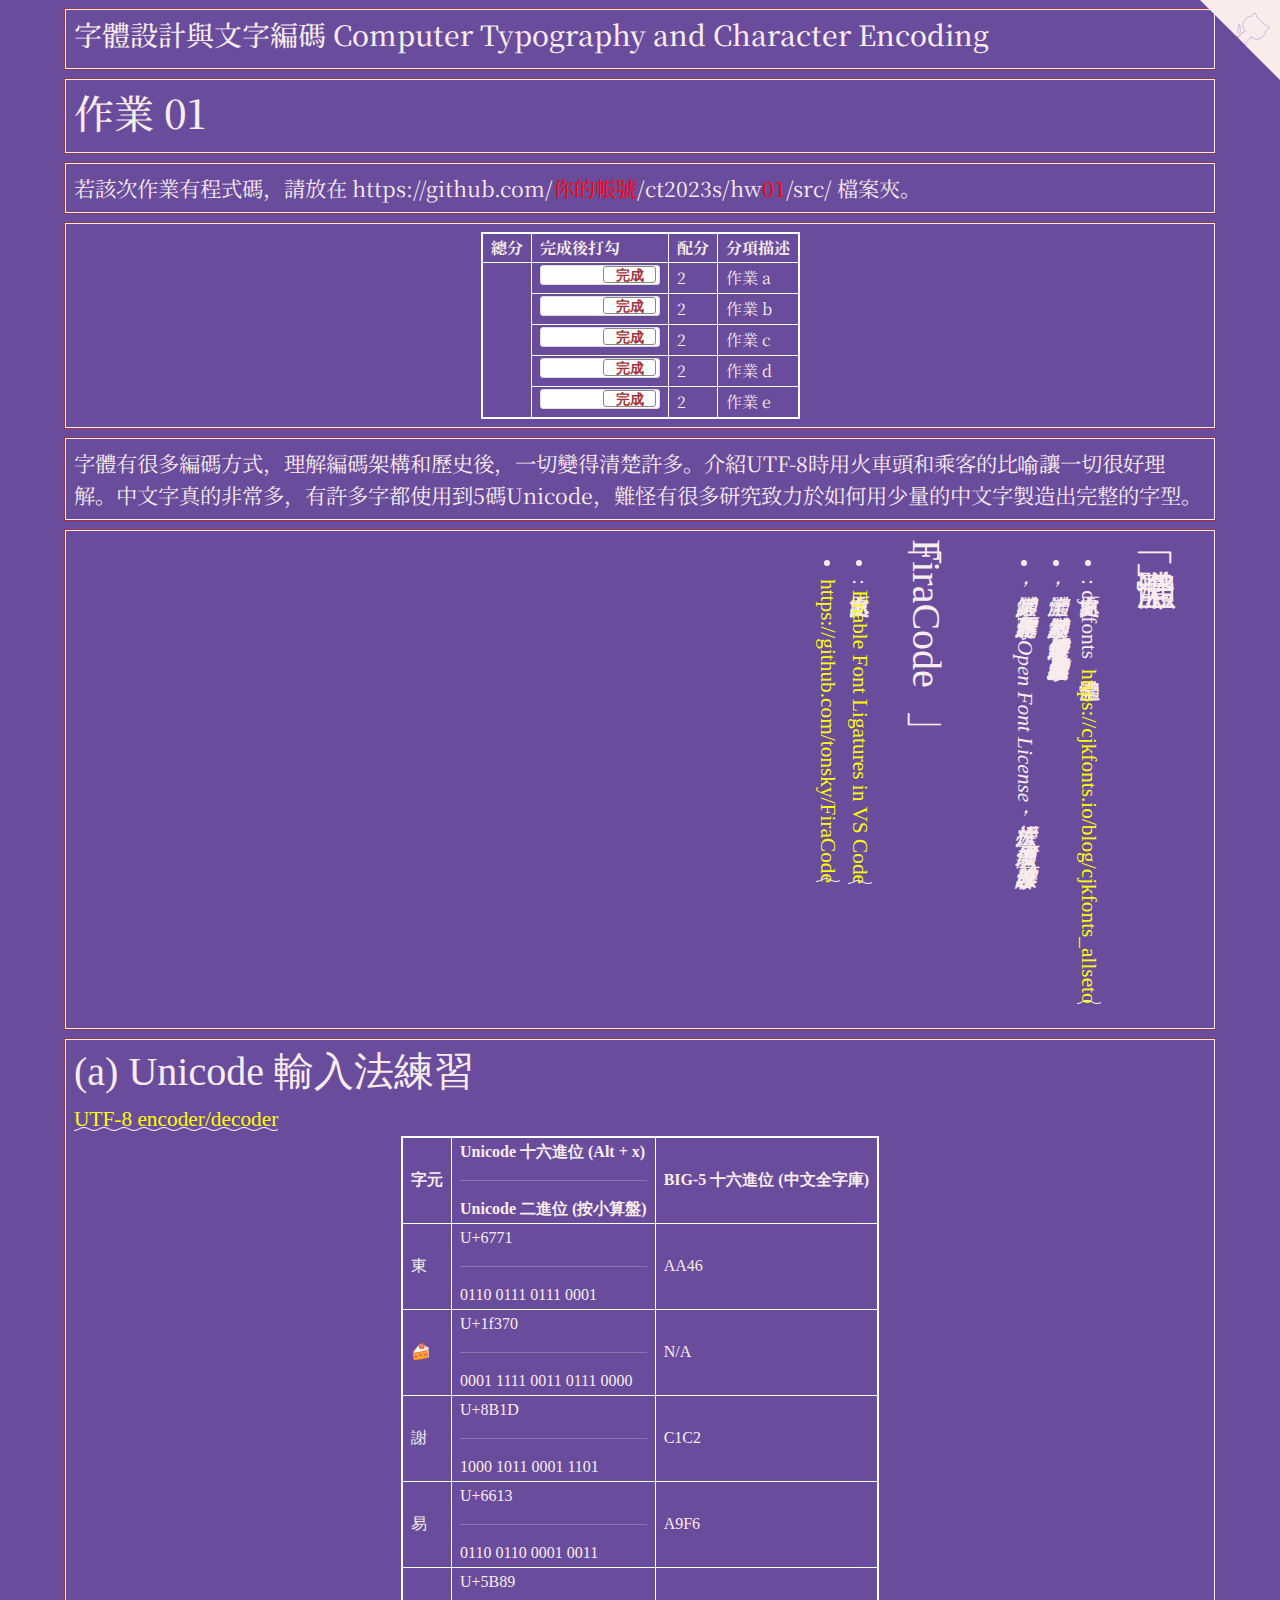
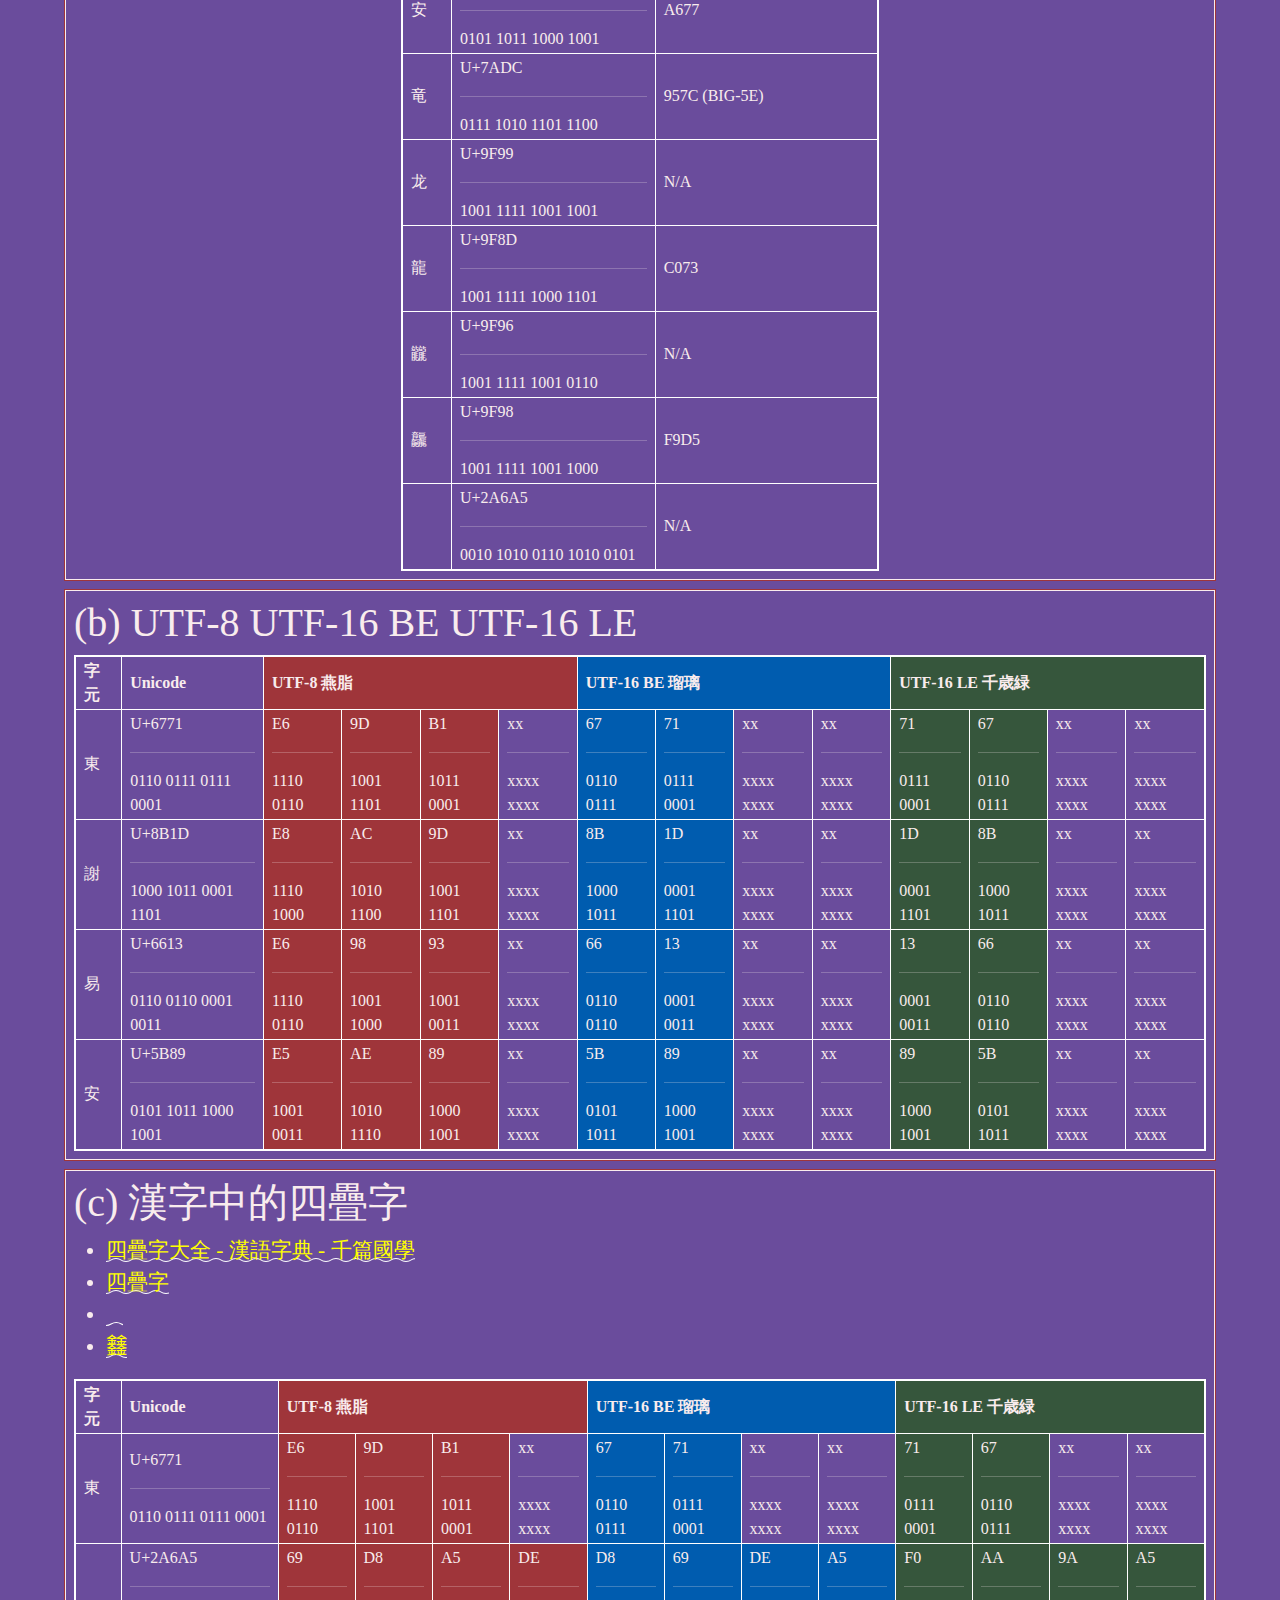
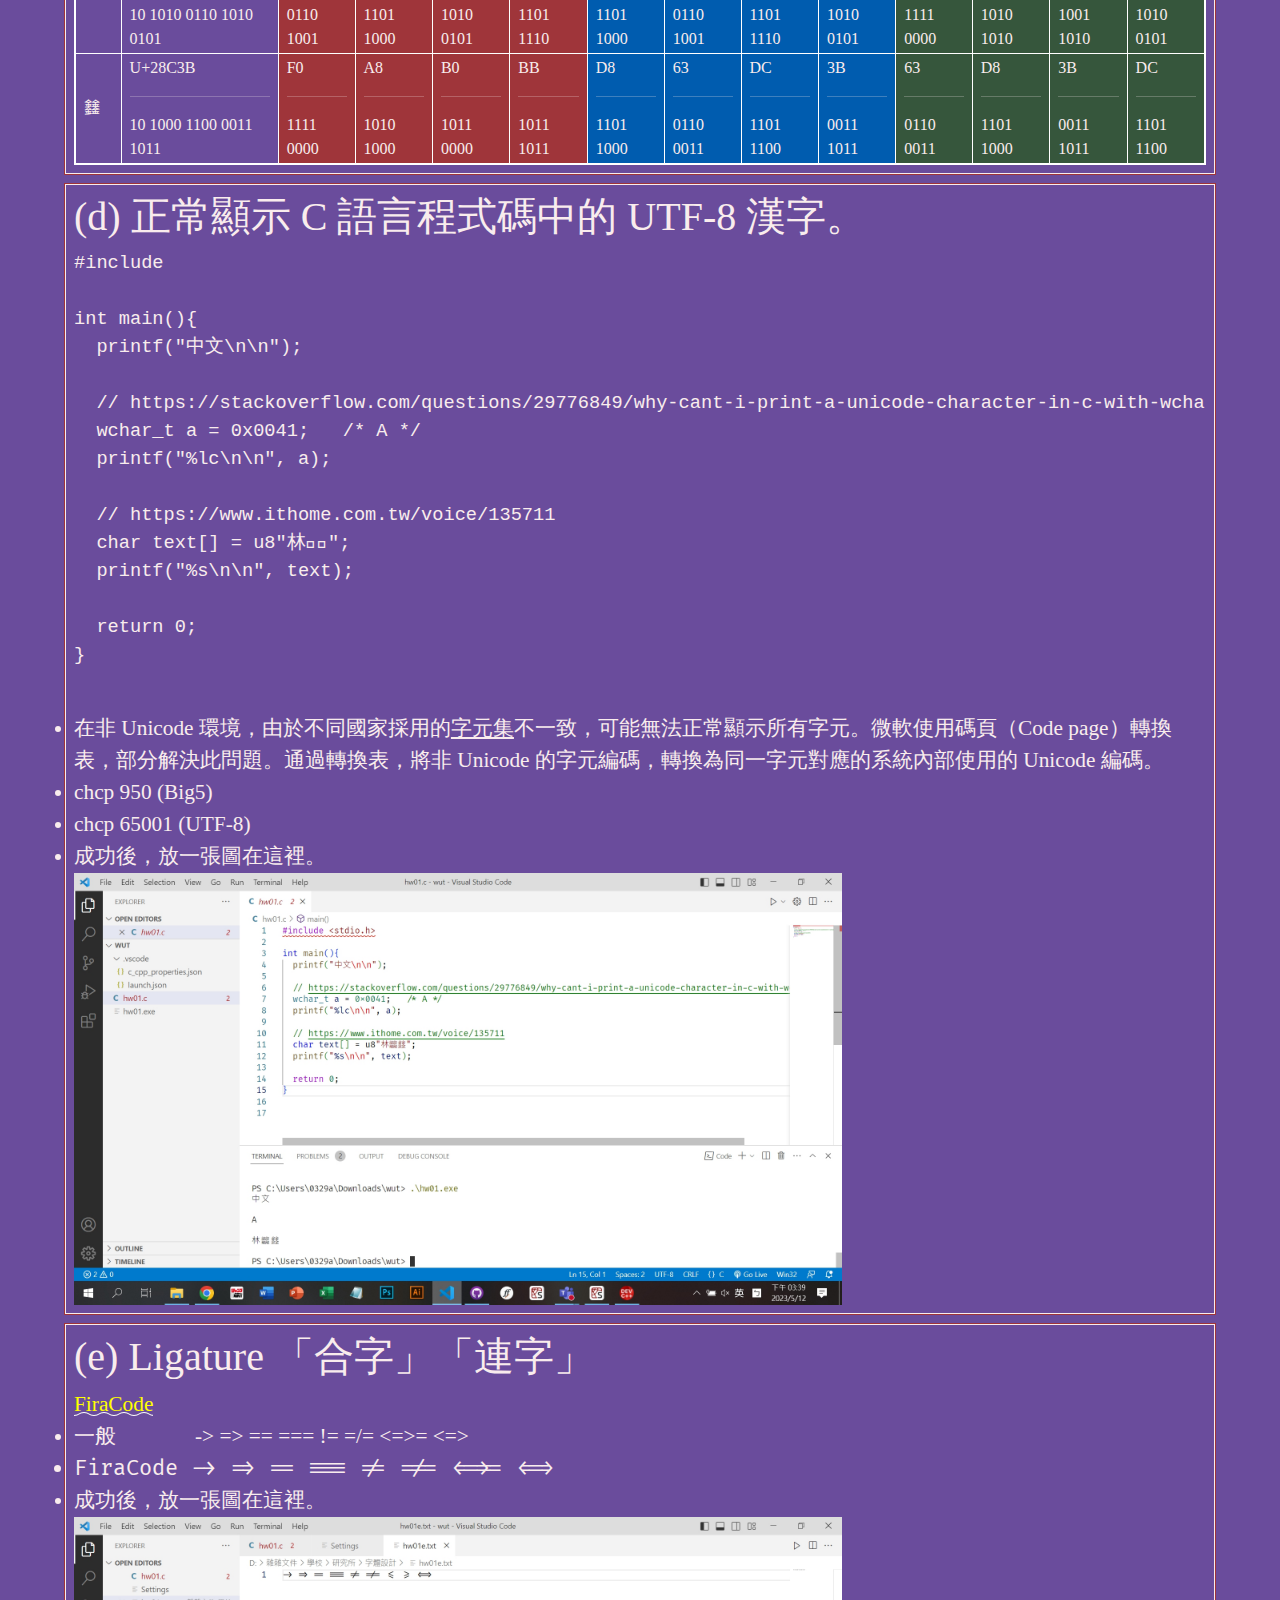
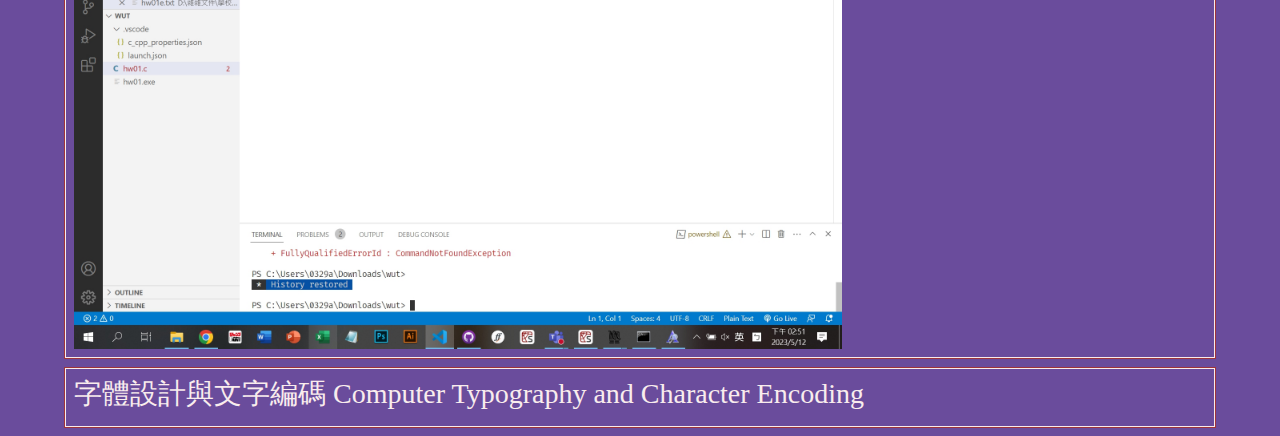
==== commit 2f5e5c61: "0513" ====
--- a/hw01/index.html
+++ b/hw01/index.html
@@ -279,8 +279,7 @@
     <!-- ------------------------------------------------>
     <div class="row hw12">
       <div class="col-md-12 twenty">
-        心得報告 105 字。心得報告 105 字。心得報告 105 字。心得報告 105 字。心得報告 105 字。心得報告 105 字。心得報告 105 字。心得報告 105 字。心得報告 105 字。心得報告 105
-        字。心得報告 105 字。心得報告 105 字。心得報告 105 字。心得報告 105 字。心得報告 105 字。
+        字體有很多編碼方式，理解編碼架構和歷史後，一切變得清楚許多。介紹UTF-8時用火車頭和乘客的比喻讓一切很好理解。中文字真的非常多，有許多字都使用到5碼Unicode，難怪有很多研究致力於如何用少量的中文字製造出完整的字型。
       </div>
     </div>
 
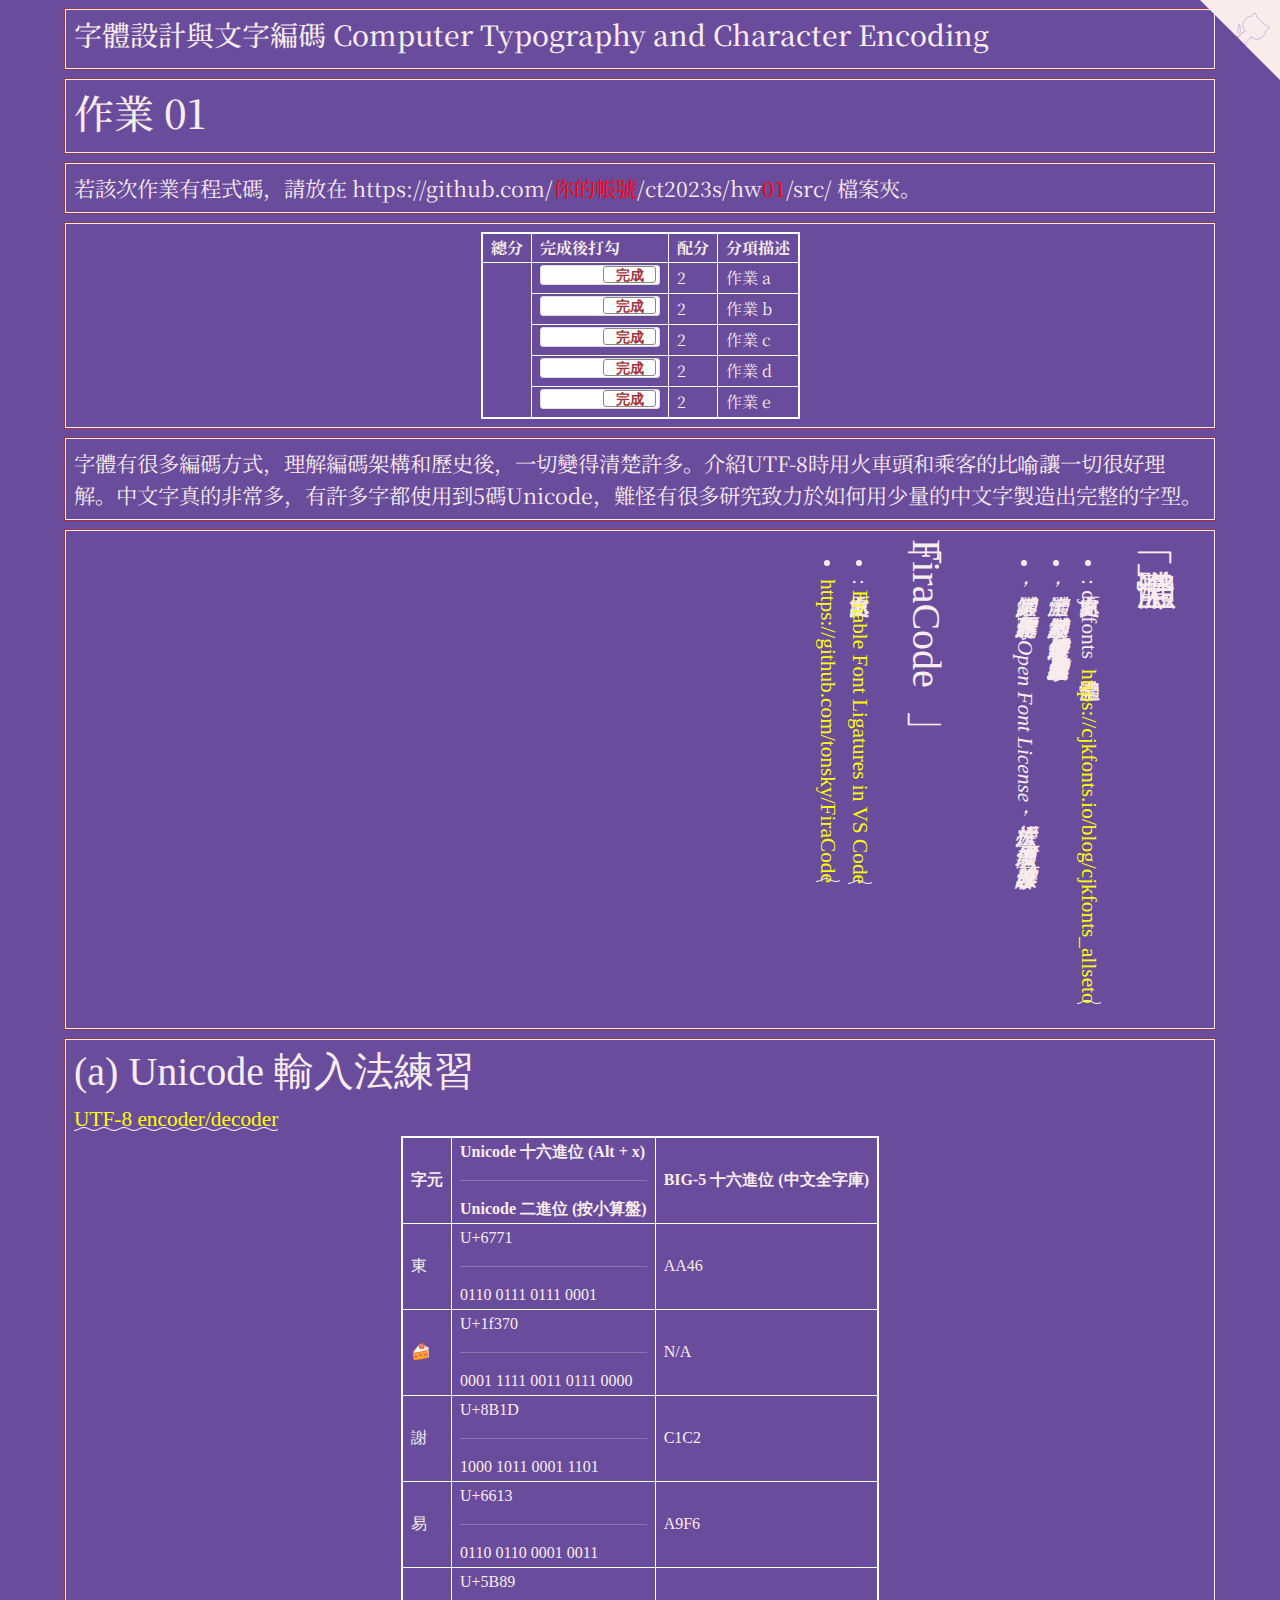
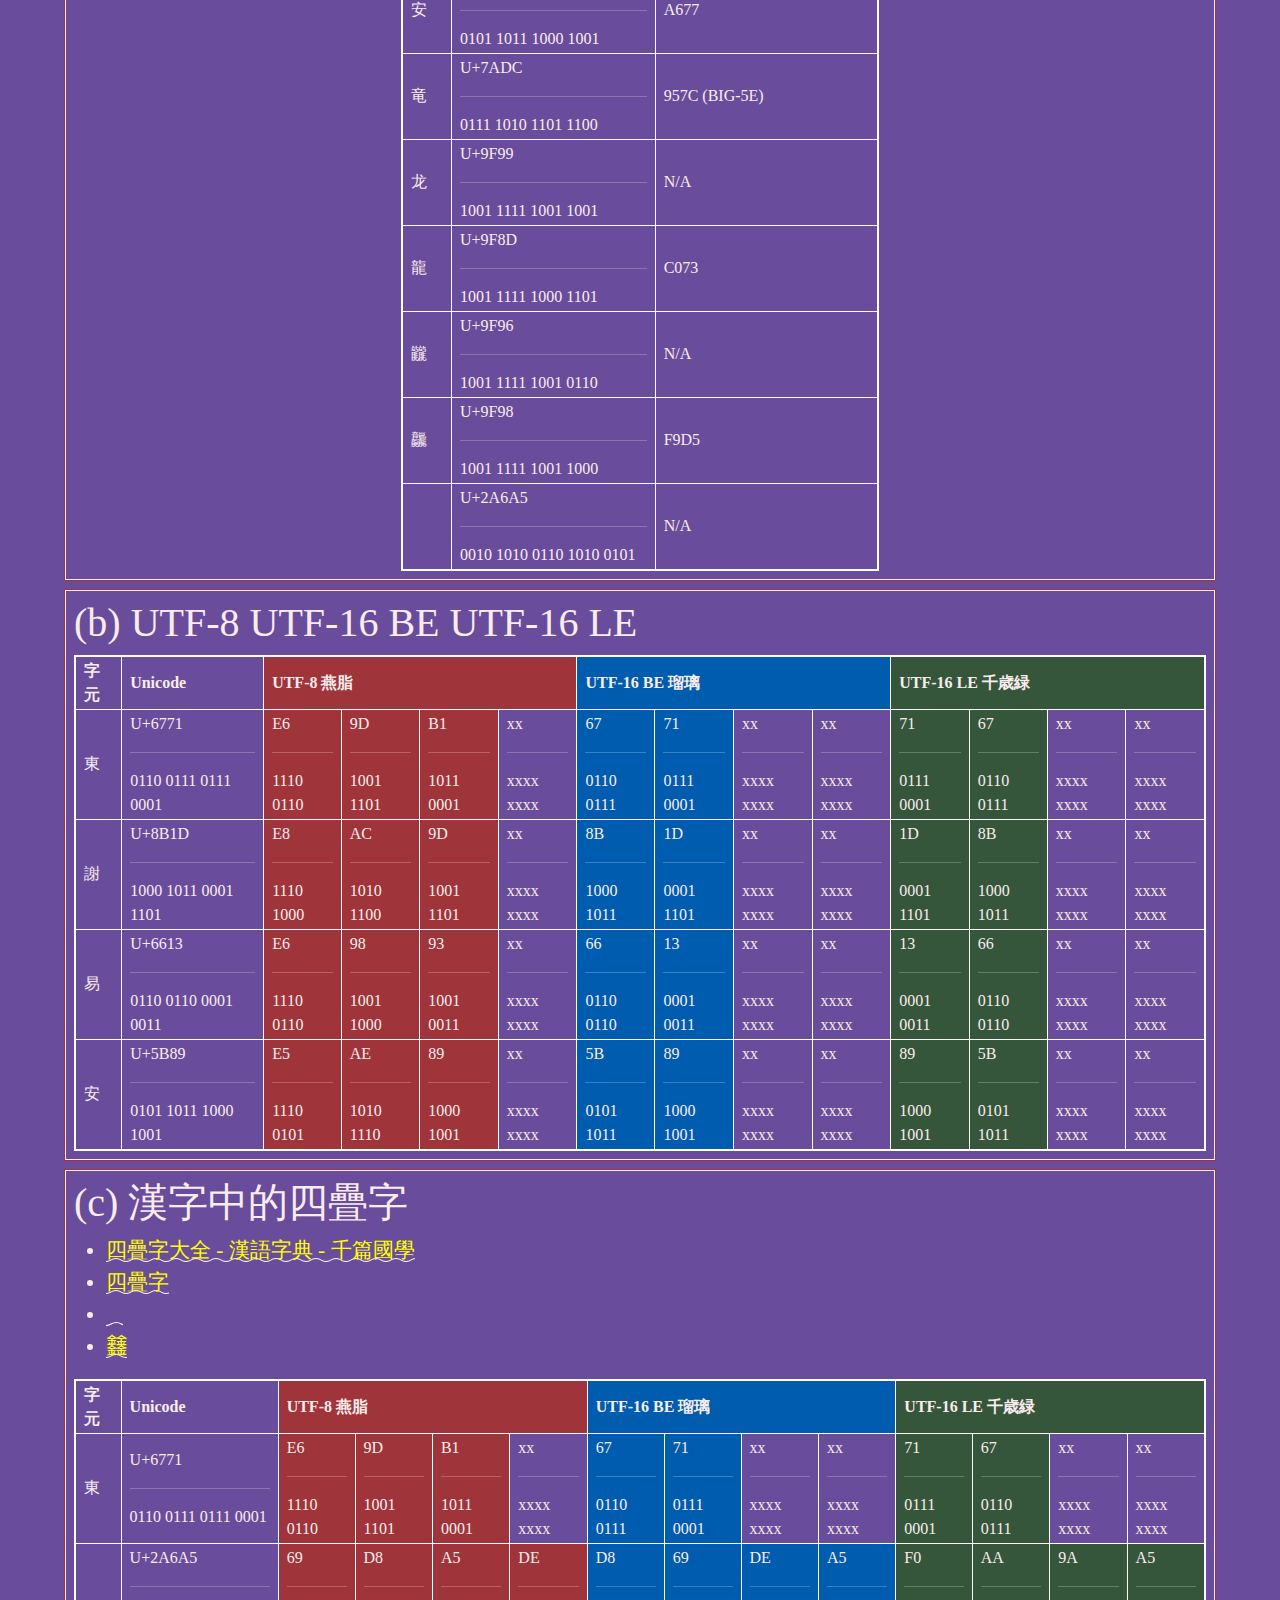
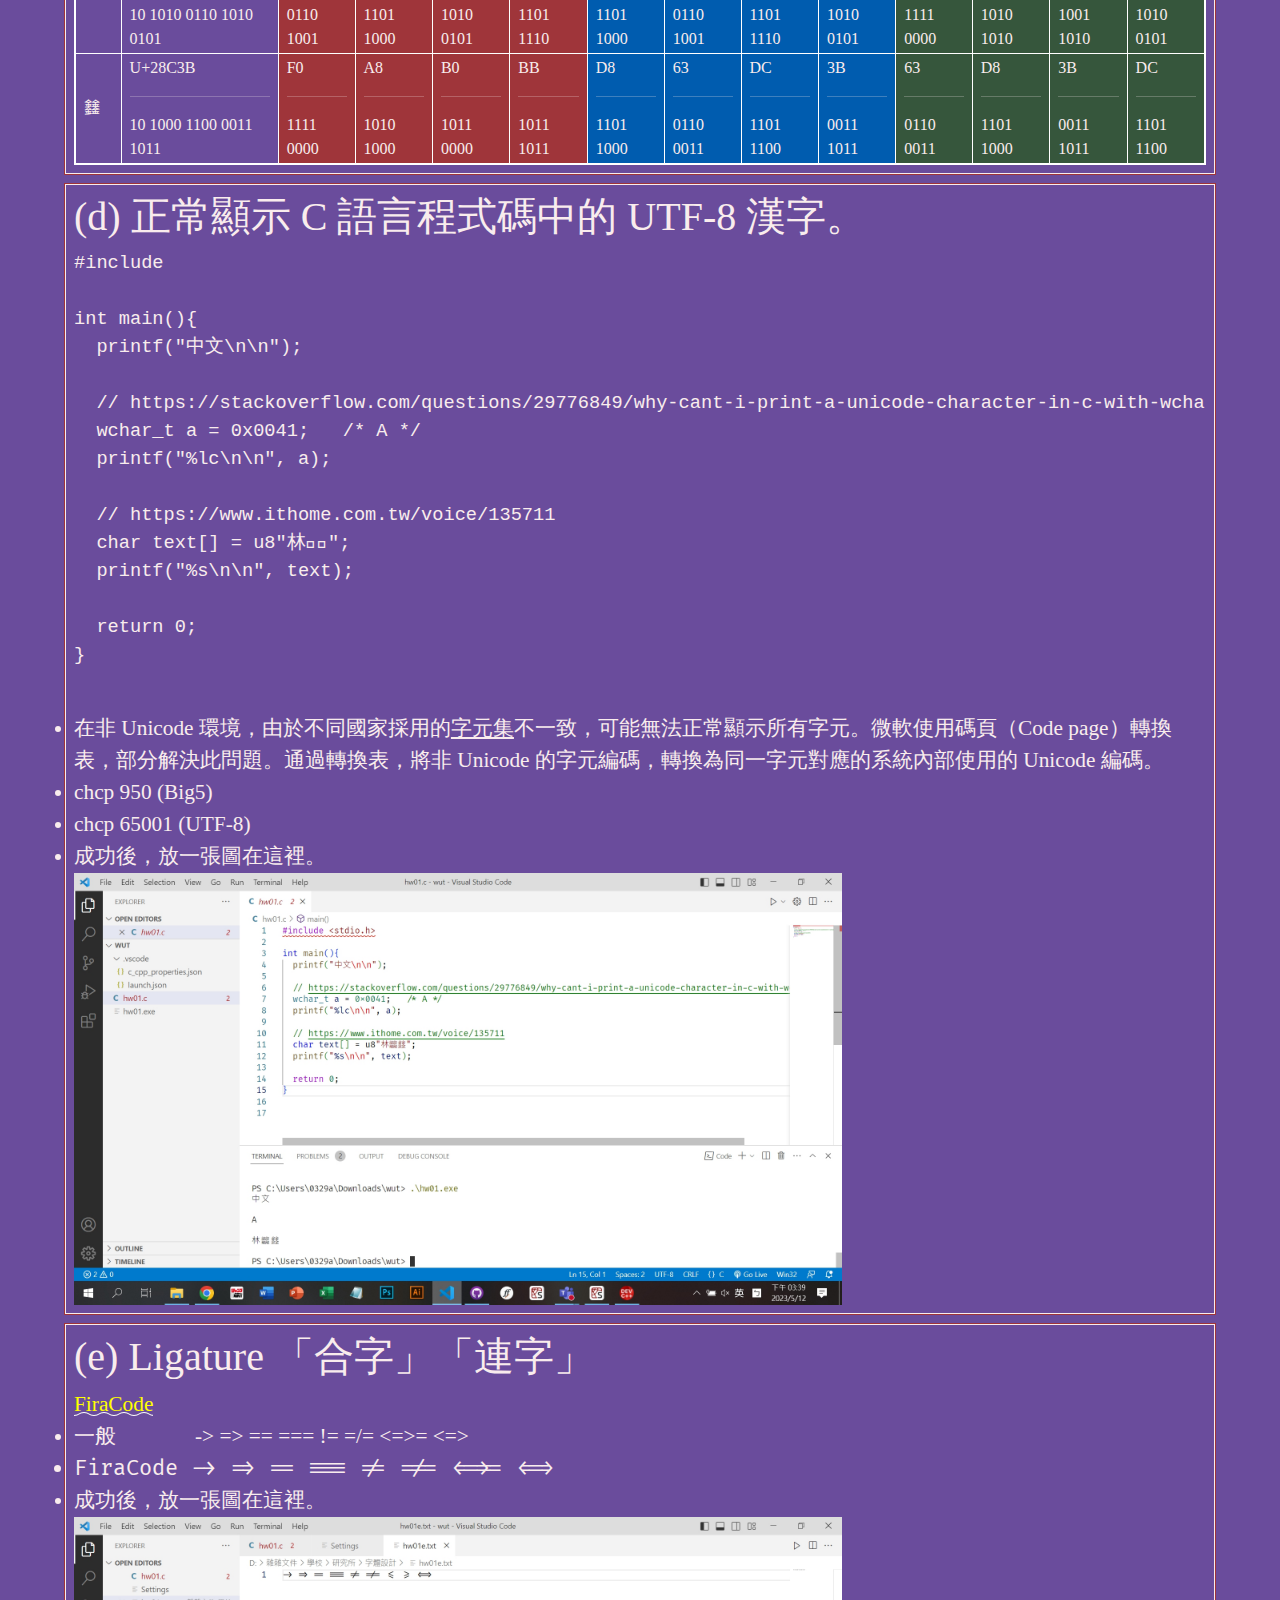
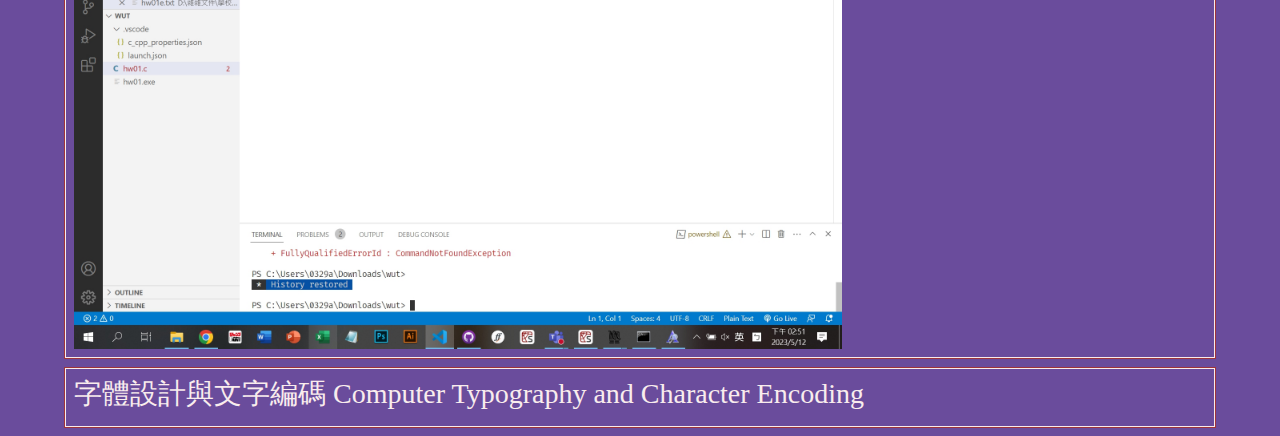
==== commit 990a929f: "0519" ====
--- a/hw01/index.html
+++ b/hw01/index.html
@@ -565,7 +565,7 @@
               <hr>0101 1011 1000 1001
             </td>
             <td style="background-color:#9F353A;">E5
-              <hr>1001 0011
+              <hr>1110 0101
             </td> <!-- UTF-8 -->
             <td style="background-color:#9F353A;">AE
               <hr>1010 1110
